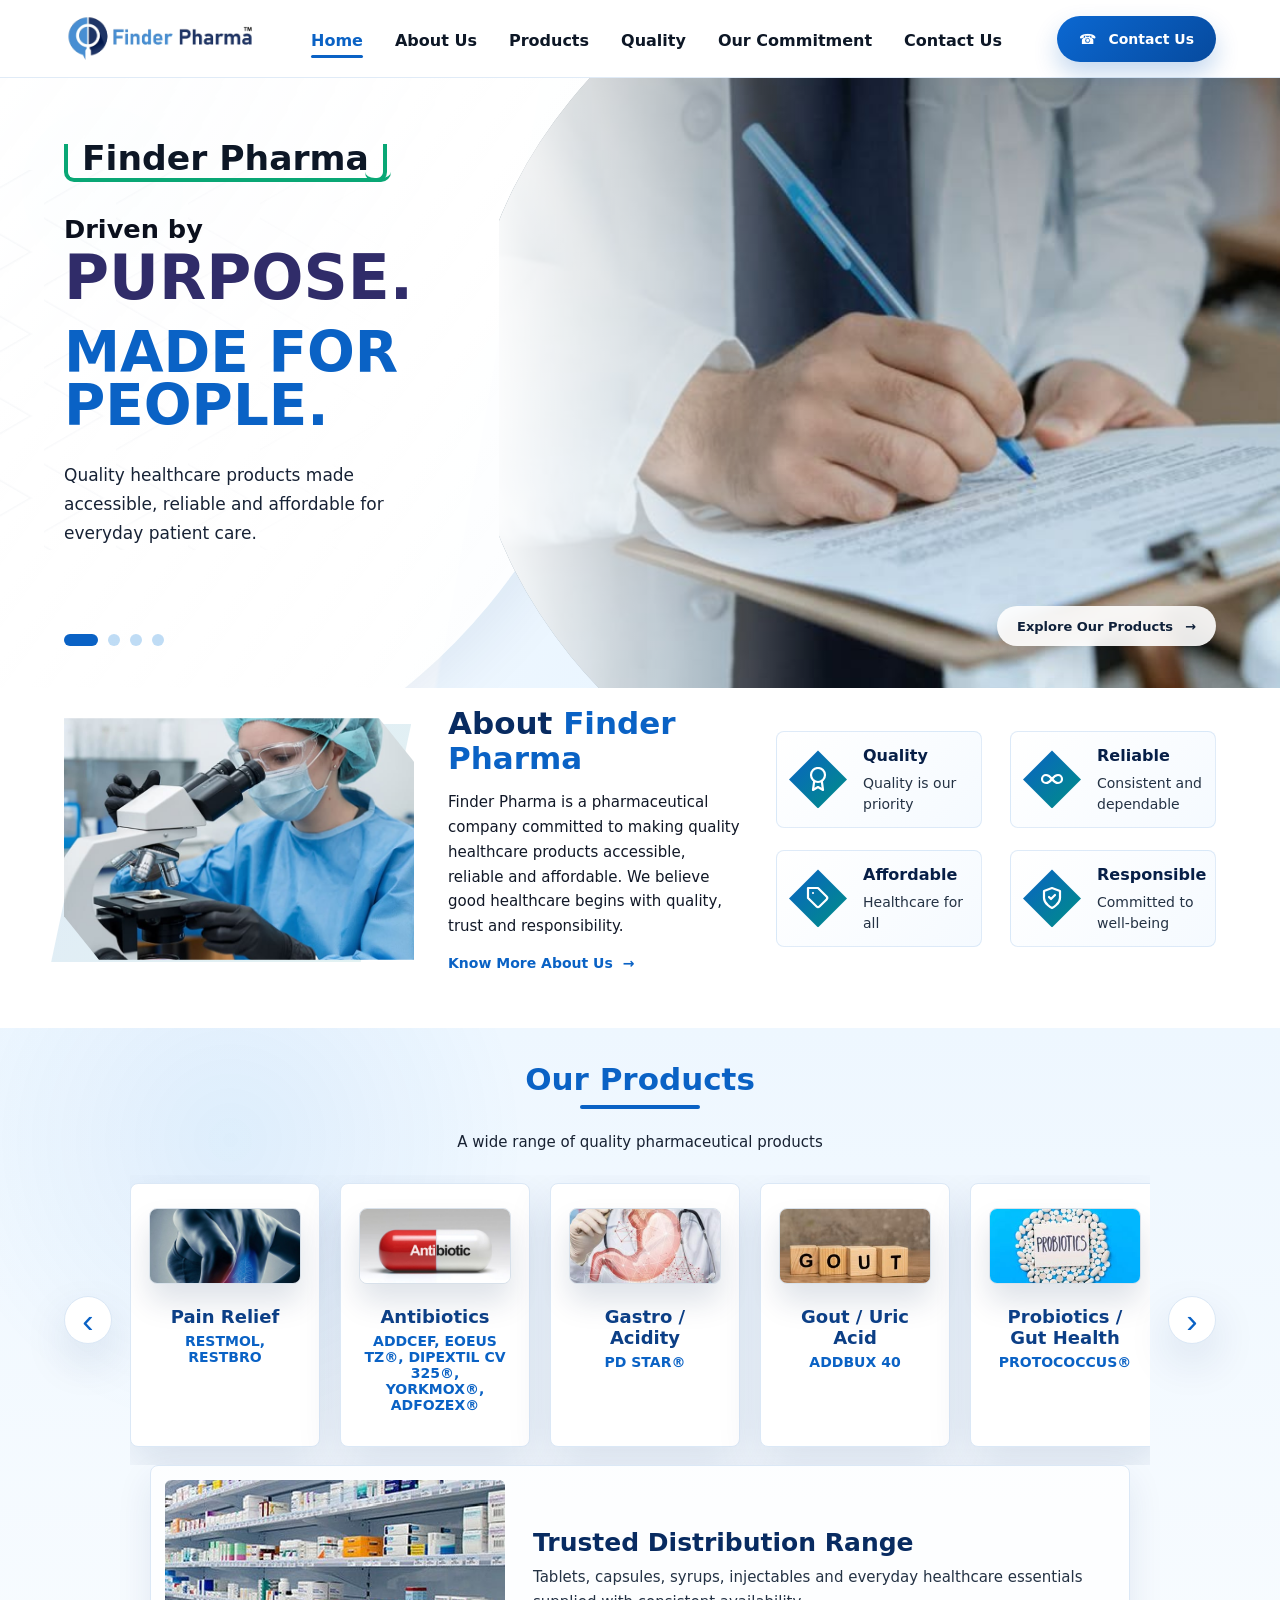
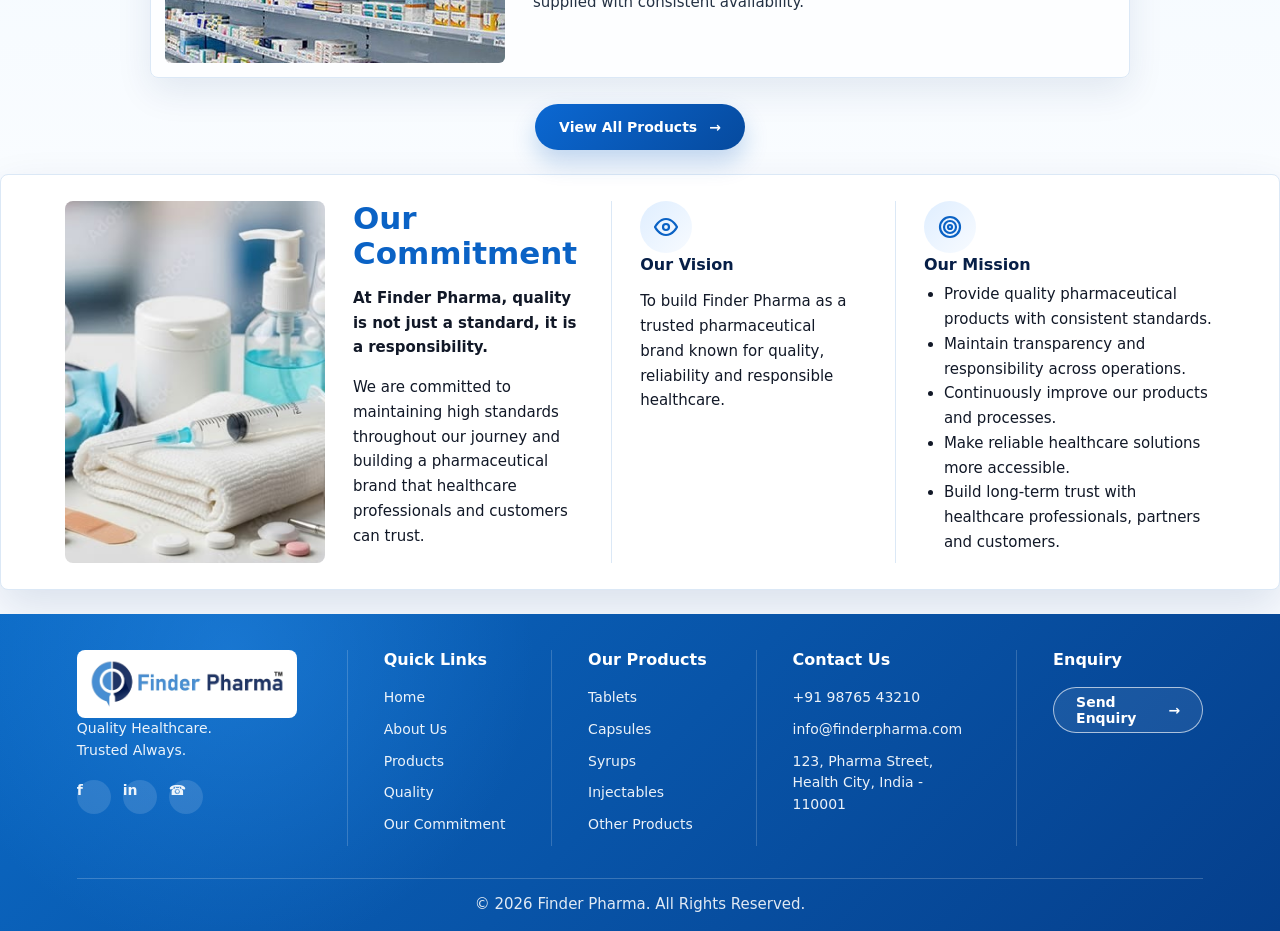
==== index.html @ 4693a1cc "Convert products page to a showcase website with brand blue theme" ====
<!doctype html>
<html lang="en">
  <head>
    <meta charset="UTF-8" />
    <meta name="viewport" content="width=device-width, initial-scale=1.0" />
    <title>Finder Pharma</title>
    <link rel="stylesheet" href="./styles.css" />
  </head>
  <body>
    <header class="site-header">
      <a class="brand" href="./index.html" aria-label="Finder Pharma home">
        <img src="./finder-pharma-logo.png" alt="Finder Pharma" />
      </a>

      <button class="menu-toggle" type="button" aria-expanded="false" aria-controls="site-nav">
        <span></span>
        <span></span>
        <span></span>
      </button>

      <nav id="site-nav" class="site-nav" aria-label="Primary navigation">
        <a class="active" href="./index.html">Home</a>
        <a href="./about.html">About Us</a>
        <a href="./products.html">Products</a>
        <a href="./quality.html">Quality</a>
        <a href="./commitment.html">Our Commitment</a>
        <a href="./contact.html">Contact Us</a>
      </nav>

      <a class="contact-pill" href="./contact.html">
        <span aria-hidden="true">&#9742;</span>
        Contact Us
      </a>
    </header>

    <main>
      <section id="home" class="hero" aria-label="Finder Pharma advertisements">
        <div class="hero-slide active">
          <div class="hero-copy">
            <p class="hero-badge">Finder Pharma</p>
            <h1><span>Driven by</span> purpose. <strong>Made for people.</strong></h1>
            <p>
              Quality healthcare products made accessible, reliable and affordable
              for everyday patient care.
            </p>
          </div>
          <div class="hero-media">
            <img src="./assets/hero-prescription.jpg" alt="Doctor writing on a medical prescription form" />
            <span class="hero-ring"></span>
          </div>
          <a class="primary-button" href="./products.html">
            Explore Our Products
            <span aria-hidden="true">&rarr;</span>
          </a>
        </div>

        <div class="hero-slide">
          <div class="hero-copy">
            <p class="hero-badge">Quality Check</p>
            <h1><span>Tested with</span> care. <strong>Built on trust.</strong></h1>
            <p>
              Every product begins with careful review, consistent standards and
              responsible quality control.
            </p>
          </div>
          <div class="hero-media">
            <img src="./assets/hero-research.jpg" alt="Healthcare scientist checking a sample through a microscope" />
            <span class="hero-ring"></span>
          </div>
          <a class="primary-button" href="./quality.html">
            View Quality
            <span aria-hidden="true">&rarr;</span>
          </a>
        </div>

        <div class="hero-slide">
          <div class="hero-copy">
            <p class="hero-badge">Patient First</p>
            <h1><span>Care that</span> comforts. <strong>Support that stays.</strong></h1>
            <p>
              We focus on reliable healthcare solutions that help doctors,
              caregivers and families feel supported.
            </p>
          </div>
          <div class="hero-media">
            <img src="./assets/hero-care.jpg" alt="Healthcare professional holding a patient hand with care" />
            <span class="hero-ring"></span>
          </div>
          <a class="primary-button" href="./commitment.html">
            Our Commitment
            <span aria-hidden="true">&rarr;</span>
          </a>
        </div>

        <div class="hero-slide">
          <div class="hero-copy">
            <p class="hero-badge">Responsible Healthcare</p>
            <h1><span>Made with</span> compassion. <strong>Delivered with care.</strong></h1>
            <p>
              Finder Pharma combines thoughtful formulation, dependable supply
              and a people-first healthcare promise.
            </p>
          </div>
          <div class="hero-media">
            <img src="./assets/hero-compassion.jpg" alt="Doctor holding a heart shape as a symbol of care" />
            <span class="hero-ring"></span>
          </div>
          <a class="primary-button" href="./about.html">
            About Us
            <span aria-hidden="true">&rarr;</span>
          </a>
        </div>

        <div class="hero-dots" aria-label="Hero slide controls">
          <button class="active" type="button" aria-label="Show purpose slide"></button>
          <button type="button" aria-label="Show quality slide"></button>
          <button type="button" aria-label="Show patient care slide"></button>
          <button type="button" aria-label="Show responsible healthcare slide"></button>
        </div>
      </section>

      <section id="about" class="about-section">
        <figure class="photo-panel about-photo">
          <img src="./assets/lab-microscope.jpg" alt="Healthcare professional checking samples with a microscope" />
        </figure>

        <div class="about-copy">
          <h2>About <span>Finder Pharma</span></h2>
          <p>
            Finder Pharma is a pharmaceutical company committed to making
            quality healthcare products accessible, reliable and affordable.
            We believe good healthcare begins with quality, trust and
            responsibility.
          </p>
          <a class="text-link" href="./quality.html">Know More About Us <span aria-hidden="true">&rarr;</span></a>
        </div>

        <div id="quality" class="value-grid">
          <article>
            <span class="icon">
              <svg viewBox="0 0 24 24" fill="none" stroke="currentColor" stroke-linecap="round" stroke-linejoin="round">
                <circle cx="12" cy="8" r="7"></circle>
                <polyline points="8.21 13.89 7 23 12 20 17 23 15.79 13.88"></polyline>
              </svg>
            </span>
            <h3>Quality</h3>
            <p>Quality is our priority</p>
          </article>
          <article>
            <span class="icon">
              <svg viewBox="0 0 24 24" fill="none" stroke="currentColor" stroke-linecap="round" stroke-linejoin="round">
                <path d="M12 12c-2-2.67-4-4-6-4a4 4 0 1 0 0 8c2 0 4-1.33 6-4zm0 0c2 2.67 4 4 6 4a4 4 0 1 0 0-8c-2 0-4 1.33-6 4z"></path>
              </svg>
            </span>
            <h3>Reliable</h3>
            <p>Consistent and dependable</p>
          </article>
          <article>
            <span class="icon">
              <svg viewBox="0 0 24 24" fill="none" stroke="currentColor" stroke-linecap="round" stroke-linejoin="round">
                <path d="M20.59 13.41l-7.17 7.17a2 2 0 0 1-2.83 0L2 12V2h10l8.59 8.59a2 2 0 0 1 0 2.82z"></path>
                <line x1="7" y1="7" x2="7.01" y2="7"></line>
              </svg>
            </span>
            <h3>Affordable</h3>
            <p>Healthcare for all</p>
          </article>
          <article>
            <span class="icon">
              <svg viewBox="0 0 24 24" fill="none" stroke="currentColor" stroke-linecap="round" stroke-linejoin="round">
                <path d="M12 22s8-4 8-10V5l-8-3-8 3v7c0 6 8 10 8 10z"></path>
                <polyline points="9 11 11 13 15 9"></polyline>
              </svg>
            </span>
            <h3>Responsible</h3>
            <p>Committed to well-being</p>
          </article>
        </div>
      </section>

      <section id="products" class="products-section">
        <div class="section-heading">
          <h2>Our Products</h2>
          <p>A wide range of quality pharmaceutical products</p>
        </div>

        <div class="carousel-shell">
          <button class="carousel-control prev" type="button" aria-label="Previous products">&lsaquo;</button>
          <div class="product-track" tabindex="0" aria-label="Product carousel">
            <article class="product-card" tabindex="0" role="button" data-category="Pain Relief" data-products="RESTMOL, RESTBRO" data-image="./assets/pain-relief-card.jpg">
              <img class="product-card-image" src="./assets/pain-relief-card.jpg" alt="Back pain relief illustration" />
              <h3>Pain Relief</h3>
              <p>RESTMOL, RESTBRO</p>
            </article>
            <article class="product-card" tabindex="0" role="button" data-category="Antibiotics" data-products="ADDCEF, EOEUS TZ®, DIPEXTIL CV 325®, YORKMOX®, ADFOZEX®" data-image="./assets/antibiotics-card.jpg">
              <img class="product-card-image" src="./assets/antibiotics-card.jpg" alt="Antibiotic capsule" />
              <h3>Antibiotics</h3>
              <p>ADDCEF, EOEUS TZ®, DIPEXTIL CV 325®, YORKMOX®, ADFOZEX®</p>
            </article>
            <article class="product-card" tabindex="0" role="button" data-category="Gastro / Acidity" data-products="PD STAR®" data-image="./assets/gastro-card.jpg">
              <img class="product-card-image" src="./assets/gastro-card.jpg" alt="Gastro care illustration" />
              <h3>Gastro / Acidity</h3>
              <p>PD STAR®</p>
            </article>
            <article class="product-card" tabindex="0" role="button" data-category="Gout / Uric Acid" data-products="ADDBUX 40" data-image="./assets/gout-card.jpg">
              <img class="product-card-image" src="./assets/gout-card.jpg" alt="Gout care product illustration" />
              <h3>Gout / Uric Acid</h3>
              <p>ADDBUX 40</p>
            </article>
            <article class="product-card" tabindex="0" role="button" data-category="Probiotics / Gut Health" data-products="PROTOCOCCUS®" data-image="./assets/probiotics-card.jpg">
              <img class="product-card-image" src="./assets/probiotics-card.jpg" alt="Probiotics and gut health illustration" />
              <h3>Probiotics / Gut Health</h3>
              <p>PROTOCOCCUS®</p>
            </article>
          </div>
          <button class="carousel-control next" type="button" aria-label="Next products">&rsaquo;</button>
        </div>

        <div class="product-showcase">
          <img src="./assets/pharmacy-display-racks.jpg" alt="Pharmacy shelves stocked with medicines" />
          <div>
            <h3>Trusted Distribution Range</h3>
            <p>
              Tablets, capsules, syrups, injectables and everyday healthcare
              essentials supplied with consistent availability.
            </p>
          </div>
        </div>

        <a class="primary-button compact" href="./contact.html">
          View All Products
          <span aria-hidden="true">&rarr;</span>
        </a>
      </section>

      <section id="commitment" class="commitment-section">
        <article class="commitment-main">
          <figure class="commitment-photo">
            <img src="./assets/medical-supplies.jpg" alt="Healthcare supplies, medicines and clinical essentials" />
          </figure>
          <div>
            <h2>Our Commitment</h2>
            <p><strong>At Finder Pharma, quality is not just a standard, it is a responsibility.</strong></p>
            <p>
              We are committed to maintaining high standards throughout our
              journey and building a pharmaceutical brand that healthcare
              professionals and customers can trust.
            </p>
          </div>
        </article>
        <article>
          <span class="icon">
            <svg viewBox="0 0 24 24" fill="none" stroke="currentColor" stroke-linecap="round" stroke-linejoin="round">
              <path d="M1 12s4-8 11-8 11 8 11 8-4 8-11 8-11-8-11-8z"></path>
              <circle cx="12" cy="12" r="3"></circle>
            </svg>
          </span>
          <h3>Our Vision</h3>
          <p>
            To build Finder Pharma as a trusted pharmaceutical brand known for
            quality, reliability and responsible healthcare.
          </p>
        </article>
        <article>
          <span class="icon">
            <svg viewBox="0 0 24 24" fill="none" stroke="currentColor" stroke-linecap="round" stroke-linejoin="round">
              <circle cx="12" cy="12" r="10"></circle>
              <circle cx="12" cy="12" r="6"></circle>
              <circle cx="12" cy="12" r="2"></circle>
            </svg>
          </span>
          <h3>Our Mission</h3>
          <ul>
            <li>Provide quality pharmaceutical products with consistent standards.</li>
            <li>Maintain transparency and responsibility across operations.</li>
            <li>Continuously improve our products and processes.</li>
            <li>Make reliable healthcare solutions more accessible.</li>
            <li>Build long-term trust with healthcare professionals, partners and customers.</li>
          </ul>
        </article>
      </section>
    </main>

    <div class="product-modal" aria-hidden="true">
      <div class="product-modal-panel" role="dialog" aria-modal="true" aria-labelledby="modal-title">
        <button class="modal-close" type="button" aria-label="Close product category">&times;</button>
        <img class="modal-image" alt="" />
        <p class="eyebrow">Selected Category</p>
        <h2 id="modal-title"></h2>
        <ul class="modal-products"></ul>
      </div>
    </div>

    <footer id="contact" class="site-footer">
      <div class="footer-grid">
        <div>
          <a class="brand footer-brand" href="./index.html" aria-label="Finder Pharma home">
            <img src="./finder-pharma-logo.png" alt="Finder Pharma" />
          </a>
          <p>Quality Healthcare.<br />Trusted Always.</p>
          <div class="socials" aria-label="Social links">
            <a href="#" aria-label="Facebook">f</a>
            <a href="#" aria-label="LinkedIn">in</a>
            <a href="#" aria-label="WhatsApp">&#9742;</a>
          </div>
        </div>
        <div>
          <h3>Quick Links</h3>
          <a href="./index.html">Home</a>
          <a href="./about.html">About Us</a>
          <a href="./products.html">Products</a>
          <a href="./quality.html">Quality</a>
          <a href="./commitment.html">Our Commitment</a>
        </div>
        <div>
          <h3>Our Products</h3>
          <a href="./products.html">Tablets</a>
          <a href="./products.html">Capsules</a>
          <a href="./products.html">Syrups</a>
          <a href="./products.html">Injectables</a>
          <a href="./products.html">Other Products</a>
        </div>
        <div>
          <h3>Contact Us</h3>
          <p>+91 98765 43210</p>
          <p>info@finderpharma.com</p>
          <p>123, Pharma Street,<br />Health City, India - 110001</p>
        </div>
        <div>
          <h3>Enquiry</h3>
          <a class="enquiry-button" href="mailto:info@finderpharma.com">
            Send Enquiry
            <span aria-hidden="true">&rarr;</span>
          </a>
        </div>
      </div>
      <p class="copyright">&copy; 2026 Finder Pharma. All Rights Reserved.</p>
    </footer>

    <script src="./script.js"></script>
  </body>
</html>
---- styles.css ----
:root {
  --blue-950: #082b61;
  --blue-900: #0c3f86;
  --blue-700: #0a62c5;
  --blue-600: #0876d7;
  --blue-100: #e8f4ff;
  --green: #79b835;
  --ink: #101828;
  --muted: #526070;
  --line: #dbe8f6;
  --surface: #ffffff;
  --shadow: 0 18px 45px rgba(8, 43, 97, 0.12);
}

* {
  box-sizing: border-box;
}

html {
  scroll-behavior: smooth;
}

body {
  margin: 0;
  color: var(--ink);
  font-size: 15px;
  font-family: Inter, ui-sans-serif, system-ui, -apple-system, BlinkMacSystemFont, "Segoe UI", sans-serif;
  background: #f8fbff;
}

a {
  color: inherit;
  text-decoration: none;
}

.site-header {
  position: sticky;
  top: 0;
  z-index: 20;
  display: grid;
  grid-template-columns: auto 1fr auto;
  align-items: center;
  gap: 28px;
  min-height: 78px;
  padding: 0 clamp(20px, 5vw, 76px);
  background: rgba(255, 255, 255, 0.94);
  border-bottom: 1px solid rgba(219, 232, 246, 0.85);
  backdrop-filter: blur(16px);
}

.brand {
  display: inline-flex;
  align-items: center;
  width: clamp(160px, 15vw, 205px);
}

.brand img {
  display: block;
  width: 100%;
  height: auto;
}

.site-nav {
  justify-self: center;
  display: flex;
  align-items: center;
  gap: clamp(18px, 2.5vw, 36px);
  font-size: 16px;
  font-weight: 700;
}

.site-nav a {
  position: relative;
  padding: 28px 0 24px;
  color: #0d1726;
}

.site-nav a::after {
  content: "";
  position: absolute;
  left: 0;
  right: 0;
  bottom: 16px;
  height: 3px;
  border-radius: 999px;
  background: transparent;
}

.site-nav a:hover,
.site-nav a.active {
  color: var(--blue-700);
}

.site-nav a.active::after {
  background: var(--blue-700);
}

.contact-pill,
.primary-button,
.enquiry-button {
  display: inline-flex;
  align-items: center;
  justify-content: center;
  gap: 12px;
  min-height: 46px;
  padding: 0 22px;
  color: #fff;
  font-size: 14px;
  font-weight: 800;
  background: linear-gradient(135deg, #0b68d2, #064a9e);
  border-radius: 999px;
  box-shadow: 0 12px 24px rgba(8, 92, 190, 0.24);
}

.menu-toggle {
  display: none;
}

.hero {
  position: relative;
  min-height: 610px;
  overflow: hidden;
  background:
    linear-gradient(135deg, transparent 0 82%, #008f86 82.1% 89%, #064a9e 89.2% 100%),
    radial-gradient(circle at 8% 18%, rgba(8, 118, 215, 0.08) 0 80px, transparent 82px),
    linear-gradient(100deg, #ffffff 0%, #f7fbff 39%, #eef7ff 39.3%, #dbefff 100%);
}

.hero-slide {
  position: absolute;
  inset: 0;
  display: grid;
  grid-template-columns: minmax(380px, 0.78fr) minmax(520px, 1.22fr);
  opacity: 0;
  visibility: hidden;
  transition: opacity 1200ms ease, visibility 1200ms ease;
}

.hero-slide.active {
  opacity: 1;
  visibility: visible;
}

.hero::before {
  content: "";
  position: absolute;
  left: -84px;
  top: -150px;
  width: 55vw;
  min-width: 620px;
  height: 860px;
  background:
    linear-gradient(120deg, rgba(255, 255, 255, 0.96), rgba(255, 255, 255, 0.86)),
    radial-gradient(circle at 30% 25%, rgba(10, 98, 197, 0.09), transparent 34%);
  border-radius: 0 0 58% 0;
  box-shadow: 24px 0 60px rgba(8, 43, 97, 0.07);
  transform: skewX(-9deg);
}

.hero::after {
  content: "";
  position: absolute;
  left: -28px;
  top: 92px;
  width: 44vw;
  min-width: 480px;
  height: 380px;
  opacity: 0.34;
  background-image:
    linear-gradient(30deg, transparent 28px, rgba(8, 43, 97, 0.1) 29px, transparent 31px),
    linear-gradient(150deg, transparent 28px, rgba(8, 43, 97, 0.1) 29px, transparent 31px);
  background-size: 72px 82px;
  mask-image: linear-gradient(90deg, #000, transparent 82%);
}

.hero-copy {
  position: relative;
  z-index: 2;
  align-self: center;
  max-width: 620px;
  padding: 54px clamp(24px, 5vw, 74px) 126px;
  opacity: 0;
  transform: translateY(18px);
  transition: opacity 900ms ease 160ms, transform 900ms ease 160ms;
}

.hero-slide.active .hero-copy {
  opacity: 1;
  transform: translateY(0);
}

.hero-badge {
  position: relative;
  display: inline-flex;
  align-items: center;
  min-height: 52px;
  margin: 0 0 30px;
  padding: 0 18px;
  color: #0d1726;
  font-size: clamp(24px, 2.7vw, 42px);
  font-weight: 700;
  line-height: 1;
}

.hero-badge::before,
.hero-badge::after {
  content: "";
  position: absolute;
  inset: auto auto 2px 0;
  width: 100%;
  height: 34px;
  border-bottom: 4px solid #09a775;
  border-left: 4px solid #09a775;
  border-radius: 0 0 10px 10px;
}

.hero-badge::after {
  inset: auto 0 2px auto;
  width: 18px;
  border-left: 0;
  border-right: 4px solid #09a775;
}

.eyebrow {
  margin: 0 0 16px;
  color: var(--blue-700);
  font-size: 13px;
  font-weight: 900;
  text-transform: uppercase;
}

.hero h1 {
  margin: 0;
  max-width: 600px;
  color: #302c69;
  font-size: clamp(40px, 4.8vw, 76px);
  line-height: 1.06;
  letter-spacing: 0;
  text-transform: uppercase;
}

.hero h1 span,
.hero h1 strong {
  display: block;
}

.hero h1 span {
  color: #0b101d;
  font-size: clamp(20px, 2vw, 30px);
  font-weight: 800;
  line-height: 1.2;
  text-transform: none;
}

.hero h1 strong {
  margin-top: 16px;
  color: var(--blue-700);
  font-size: clamp(38px, 4.4vw, 70px);
  line-height: 0.95;
}

.hero-copy > p:not(.hero-badge) {
  max-width: 455px;
  margin: 28px 0 30px;
  color: #172235;
  font-size: 17px;
  line-height: 1.7;
}

.hero-slide > .primary-button {
  position: absolute;
  right: clamp(28px, 5vw, 84px);
  bottom: 42px;
  z-index: 7;
  display: flex;
  width: max-content;
  min-height: 40px;
  padding: 0 20px;
  color: #10213a;
  font-size: 13px;
  background: rgba(255, 255, 255, 0.9);
  box-shadow: 0 14px 34px rgba(8, 22, 44, 0.18);
  backdrop-filter: blur(10px);
}

.hero-media {
  position: relative;
  z-index: 1;
  min-height: 610px;
  overflow: hidden;
  clip-path: ellipse(78% 80% at 74% 48%);
}

.hero-media::before {
  content: "";
  position: absolute;
  z-index: 2;
  inset: 0 auto 0 0;
  width: 42%;
  background: linear-gradient(90deg, rgba(255, 255, 255, 0.94), rgba(255, 255, 255, 0));
}

.hero-media img {
  display: block;
  width: 100%;
  height: 100%;
  min-height: 610px;
  object-fit: cover;
  object-position: center;
  filter: saturate(1.04);
  transform: scale(1.04);
  transition: transform 2200ms ease, opacity 1200ms ease;
}

.hero-slide.active .hero-media img {
  transform: scale(1);
}

.hero-slide:first-child .hero-media img {
  object-position: center right;
}

.hero-slide:nth-child(2) .hero-media img {
  object-position: center;
}

.hero-slide:nth-child(3) .hero-media img {
  object-position: center;
}

.hero-slide:nth-child(4) .hero-media img {
  object-position: center 42%;
}

.hero-ring {
  position: absolute;
  z-index: 3;
  inset: -70px auto -100px -46px;
  width: 54%;
  min-width: 360px;
  border-left: 3px solid rgba(0, 143, 134, 0.72);
  border-radius: 58% 0 0 58%;
  pointer-events: none;
}

.hero-dots {
  position: absolute;
  z-index: 6;
  left: clamp(24px, 5vw, 74px);
  bottom: 42px;
  display: flex;
  gap: 10px;
}

.hero-dots button {
  width: 12px;
  height: 12px;
  padding: 0;
  background: rgba(8, 118, 215, 0.26);
  border: 0;
  border-radius: 999px;
  cursor: pointer;
  transition: width 200ms ease, background 200ms ease;
}

.hero-dots button.active {
  width: 34px;
  background: var(--blue-700);
}

.hero-highlights {
  position: relative;
  z-index: 4;
  display: grid;
  grid-template-columns: repeat(4, minmax(150px, 1fr));
  gap: clamp(18px, 4vw, 54px);
  width: min(78vw, 1120px);
  margin: -46px auto 0;
  padding: 32px clamp(22px, 4vw, 56px);
  background: #fff;
  border: 1px solid rgba(219, 232, 246, 0.9);
  border-radius: 8px;
  box-shadow: 0 22px 55px rgba(8, 43, 97, 0.14);
}

.hero-highlights article {
  display: grid;
  justify-items: center;
  gap: 14px;
  min-width: 0;
  text-align: center;
}

.hero-highlights img {
  width: min(100%, 168px);
  aspect-ratio: 1 / 1;
  object-fit: cover;
  background: #f8fbff;
  border: 1px solid #e4eef8;
  border-radius: 28% 72% 30% 70% / 70% 32% 68% 30%;
}

.hero-highlights article:first-child img {
  object-fit: contain;
  padding: 24px;
}

.hero-highlights h2 {
  margin: 0;
  color: var(--blue-950);
  font-size: 15px;
  line-height: 1.25;
}

.page-main {
  background: #fff;
}

.page-hero {
  padding: 78px clamp(20px, 5vw, 76px) 54px;
  color: #fff;
  background:
    linear-gradient(110deg, rgba(5, 63, 140, 0.95), rgba(8, 118, 215, 0.76)),
    url("./assets/pharmacy-shelves.jpg") center / cover no-repeat;
}

.page-hero h1 {
  max-width: 760px;
  margin: 0;
  font-size: clamp(34px, 4vw, 52px);
  line-height: 1.08;
}

.page-hero p {
  max-width: 670px;
  margin: 18px 0 0;
  font-size: 17px;
  line-height: 1.7;
}

.simple-section {
  padding: 56px clamp(20px, 5vw, 76px);
}

.simple-grid {
  display: grid;
  grid-template-columns: repeat(3, minmax(220px, 1fr));
  gap: 24px;
  max-width: 1180px;
  margin: 0 auto;
}

.simple-grid article,
.contact-panel {
  padding: 26px;
  background: #fff;
  border: 1px solid var(--line);
  border-radius: 8px;
  box-shadow: var(--shadow);
}

.simple-grid h2,
.contact-panel h2 {
  margin: 14px 0 10px;
  color: var(--blue-950);
  font-size: 21px;
}

.simple-grid p,
.contact-panel p,
.content-list {
  margin: 0;
  color: #243244;
  font-size: 15px;
  line-height: 1.65;
}

.content-list {
  padding-left: 20px;
}

.content-list li + li {
  margin-top: 8px;
}

.contact-layout {
  display: grid;
  grid-template-columns: minmax(260px, 0.8fr) minmax(320px, 1.2fr);
  gap: 28px;
  max-width: 1080px;
  margin: 0 auto;
}

.contact-list {
  display: grid;
  gap: 18px;
}

.contact-form {
  display: grid;
  gap: 14px;
}

.contact-form input,
.contact-form textarea {
  width: 100%;
  padding: 13px 14px;
  color: var(--ink);
  font: inherit;
  background: #f8fbff;
  border: 1px solid var(--line);
  border-radius: 8px;
}

.contact-form textarea {
  min-height: 138px;
  resize: vertical;
}

.about-section,
.products-section,
.commitment-section {
  padding-inline: clamp(20px, 5vw, 76px);
}

.about-section {
  position: relative;
  z-index: 3;
  display: grid;
  grid-template-columns: minmax(240px, 350px) minmax(280px, 1fr) minmax(300px, 440px);
  gap: 34px;
  align-items: center;
  padding-top: 18px;
  padding-bottom: 56px;
  background: #fff;
}

.about-section::before {
  content: "";
  position: absolute;
  left: clamp(18px, 4vw, 58px);
  top: 36px;
  width: min(31vw, 360px);
  height: 70%;
  background: linear-gradient(135deg, rgba(10, 98, 197, 0.13), rgba(0, 143, 134, 0.11));
  clip-path: polygon(14% 0, 100% 0, 86% 100%, 0 100%);
  z-index: 0;
}

.about-section > * {
  position: relative;
  z-index: 1;
}

.photo-panel {
  margin: 0;
  overflow: hidden;
  border-radius: 8px;
  box-shadow: var(--shadow);
}

.photo-panel img,
.product-showcase img,
.commitment-photo img {
  display: block;
  width: 100%;
  height: 100%;
  object-fit: cover;
}

.about-photo {
  position: relative;
  aspect-ratio: 1.45 / 1;
  border-radius: 0;
  clip-path: polygon(0 0, 90% 0, 100% 18%, 100% 100%, 10% 100%, 0 82%);
  box-shadow: 0 24px 52px rgba(8, 43, 97, 0.18);
}

.about-photo img {
  object-position: center 38%;
}

.product-showcase {
  display: grid;
  grid-template-columns: minmax(180px, 340px) minmax(260px, 1fr);
  align-items: center;
  gap: 28px;
  max-width: 980px;
  margin: 0 auto 24px;
  padding: 14px;
  text-align: left;
  background: rgba(255, 255, 255, 0.78);
  border: 1px solid var(--line);
  border-radius: 8px;
  box-shadow: 0 14px 36px rgba(8, 43, 97, 0.09);
}

.product-showcase img {
  aspect-ratio: 1.85 / 1;
  border-radius: 6px;
}

.product-showcase h3 {
  margin: 0 0 8px;
  color: var(--blue-950);
  font-size: clamp(20px, 2.1vw, 25px);
}

.product-showcase p {
  max-width: 560px;
  margin: 0;
  color: #243244;
  font-size: 15px;
  line-height: 1.65;
}

.commitment-photo {
  align-self: stretch;
  min-height: 210px;
  margin: 0;
  overflow: hidden;
  border-radius: 8px;
}

.commitment-photo img {
  object-position: center;
}

.building-logo {
  height: auto;
}

.window-row {
  position: absolute;
  left: 20px;
  right: 110px;
  height: 18px;
  background: repeating-linear-gradient(90deg, #74a8ca 0 38px, transparent 38px 46px);
}

.row-one {
  top: 42px;
}

.row-two {
  top: 72px;
}

.entrance {
  position: absolute;
  left: 110px;
  bottom: 0;
  width: 44px;
  height: 50px;
  background: #4a718b;
}

.lawn {
  position: absolute;
  left: 0;
  right: 0;
  bottom: 0;
  height: 34px;
  background: linear-gradient(90deg, #6aaa43, #98c764);
}

.about-copy h2,
.section-heading h2,
.commitment-section h2 {
  margin: 0 0 14px;
  color: var(--blue-950);
  font-size: clamp(25px, 2.5vw, 31px);
  line-height: 1.12;
}

.about-copy h2 span,
.commitment-section h2,
.section-heading h2 {
  color: var(--blue-700);
}

.about-copy p,
.commitment-section p,
.commitment-section li {
  color: #111827;
  font-size: 15px;
  line-height: 1.65;
}

.text-link {
  display: inline-flex;
  gap: 10px;
  color: var(--blue-700);
  font-size: 14px;
  font-weight: 900;
}

.value-grid {
  display: grid;
  grid-template-columns: repeat(2, minmax(130px, 1fr));
  gap: 22px 28px;
}

.value-grid article,
.commitment-section article {
  min-width: 0;
}

.icon,
.large-icon {
  display: inline-grid;
  place-items: center;
  flex: 0 0 auto;
  width: 52px;
  height: 52px;
  color: var(--blue-700);
  font-size: 23px;
  font-weight: 900;
  background: linear-gradient(135deg, #dfeeff, #f8fbff);
  border-radius: 999px;
}

.icon svg,
.large-icon svg {
  width: 24px;
  height: 24px;
  stroke-width: 2.2px;
  display: block;
}

.value-grid article {
  display: grid;
  grid-template-columns: auto 1fr;
  column-gap: 16px;
  align-items: center;
  padding: 12px;
  background: linear-gradient(135deg, #ffffff, #f5faff);
  border: 1px solid rgba(10, 98, 197, 0.12);
  border-radius: 8px;
}

.value-grid .icon {
  grid-row: span 2;
  width: 58px;
  height: 58px;
  color: #fff;
  background: linear-gradient(135deg, var(--blue-700), #008f86);
  border-radius: 18px;
  clip-path: polygon(50% 0, 100% 50%, 50% 100%, 0 50%);
  box-shadow: 0 16px 28px rgba(10, 98, 197, 0.2);
  line-height: 1;
}

.value-grid h3,
.commitment-section h3 {
  margin: 2px 0 8px;
  color: #071f47;
  font-size: 16px;
}

.value-grid p {
  margin: 0;
  color: #243244;
  font-size: 14px;
  line-height: 1.5;
}

.products-section {
  padding-top: 34px;
  padding-bottom: 24px;
  text-align: center;
  background:
    radial-gradient(circle at 18% 15%, rgba(8, 118, 215, 0.08), transparent 24%),
    linear-gradient(180deg, #eef7ff, #f9fcff);
}

.section-heading h2 {
  position: relative;
  display: inline-block;
}

.section-heading h2::after {
  content: "";
  position: absolute;
  left: 24%;
  right: 24%;
  bottom: -12px;
  height: 4px;
  border-radius: 999px;
  background: var(--blue-700);
}

.section-heading p {
  margin: 22px 0 24px;
  color: #182233;
  font-size: 15px;
}

.carousel-shell {
  display: grid;
  grid-template-columns: 48px 1fr 48px;
  align-items: center;
  gap: 18px;
  max-width: 1280px;
  margin: 0 auto;
}

.product-track {
  display: grid;
  grid-auto-flow: column;
  grid-auto-columns: minmax(190px, 1fr);
  gap: 20px;
  overflow-x: auto;
  padding: 8px 2px 18px;
  scrollbar-width: none;
  scroll-snap-type: x mandatory;
}

.product-track::-webkit-scrollbar {
  display: none;
}

.product-card {
  min-height: 264px;
  padding: 24px 18px 20px;
  background: #fff;
  border: 1px solid var(--line);
  border-radius: 8px;
  box-shadow: var(--shadow);
  scroll-snap-align: start;
  cursor: pointer;
  transition: transform 180ms ease, box-shadow 180ms ease, border-color 180ms ease;
}

.product-card:hover,
.product-card:focus {
  border-color: rgba(10, 98, 197, 0.5);
  box-shadow: 0 22px 48px rgba(8, 43, 97, 0.16);
  outline: none;
  transform: translateY(-4px);
}

.product-card h3 {
  margin: 22px 0 6px;
  color: var(--blue-900);
  font-size: 18px;
}

.product-card p {
  margin: 0;
  color: var(--blue-700);
  font-size: 14px;
  font-weight: 700;
}

.product-card-image {
  display: block;
  width: min(100%, 188px);
  aspect-ratio: 2 / 1;
  margin: 0 auto;
  object-fit: cover;
  object-position: center;
  background: #f5f7fa;
  border: 1px solid #d8e1ea;
  border-radius: 8px;
  box-shadow: 0 18px 30px rgba(10, 38, 84, 0.13);
}

.medicine-box {
  position: relative;
  display: grid;
  align-content: center;
  justify-items: start;
  width: 168px;
  height: 96px;
  margin: 0 auto;
  padding: 16px 18px;
  color: #1c2636;
  text-align: left;
  background: linear-gradient(160deg, #fff, #edf3f8);
  border: 1px solid #d8e1ea;
  box-shadow: 18px 20px 18px rgba(10, 38, 84, 0.1);
  transform: perspective(360px) rotateY(-15deg);
}

.medicine-box::before {
  content: "";
  position: absolute;
  inset: 0 0 auto;
  height: 16px;
  background: var(--accent);
}

.medicine-box::after {
  content: "";
  position: absolute;
  right: -22px;
  top: 11px;
  width: 22px;
  height: 96px;
  background: color-mix(in srgb, var(--accent), #101828 18%);
  transform: skewY(42deg);
  transform-origin: left top;
}

.medicine-box span {
  max-width: 125px;
  font-size: 12px;
}

.medicine-box strong {
  max-width: 125px;
  color: var(--blue-950);
  font-size: 18px;
}

.red {
  --accent: #d6403a;
}

.green {
  --accent: #6aa646;
}

.navy {
  --accent: #114a8f;
}

.crimson {
  --accent: #c62127;
}

.pink {
  --accent: #e168b0;
}

.carousel-control {
  width: 48px;
  height: 48px;
  color: var(--blue-700);
  font-size: 34px;
  line-height: 1;
  background: #fff;
  border: 1px solid var(--line);
  border-radius: 999px;
  box-shadow: var(--shadow);
  cursor: pointer;
}

.compact {
  min-width: 210px;
  margin-top: 2px;
}

.product-modal {
  position: fixed;
  inset: 0;
  z-index: 50;
  display: none;
  place-items: center;
  padding: 24px;
  background: rgba(8, 22, 44, 0.52);
}

.product-modal.open {
  display: grid;
}

.product-modal-panel {
  position: relative;
  width: min(92vw, 520px);
  padding: 34px;
  background: #fff;
  border: 1px solid var(--line);
  border-radius: 8px;
  box-shadow: 0 28px 80px rgba(8, 22, 44, 0.28);
}

.product-modal-panel h2 {
  margin: 0 0 18px;
  color: var(--blue-950);
  font-size: clamp(26px, 3vw, 34px);
}

.modal-image {
  display: none;
  width: 100%;
  max-height: 240px;
  margin-bottom: 20px;
  object-fit: contain;
  background: #f8fbff;
  border: 1px solid var(--line);
  border-radius: 8px;
}

.modal-image[src] {
  display: block;
}

.modal-close {
  position: absolute;
  top: 14px;
  right: 14px;
  display: grid;
  place-items: center;
  width: 38px;
  height: 38px;
  color: var(--blue-900);
  font-size: 28px;
  line-height: 1;
  background: #eef7ff;
  border: 1px solid var(--line);
  border-radius: 999px;
  cursor: pointer;
}

.modal-products {
  display: grid;
  gap: 10px;
  margin: 0;
  padding: 0;
  list-style: none;
}

.modal-products li {
  padding: 12px 14px;
  color: #182233;
  font-weight: 800;
  background: #f8fbff;
  border: 1px solid var(--line);
  border-radius: 8px;
}

.commitment-section {
  display: grid;
  grid-template-columns: 1.6fr 0.78fr 1fr;
  gap: 34px;
  max-width: 1280px;
  margin: 0 auto 24px;
  padding-top: 26px;
  padding-bottom: 26px;
  background: #fff;
  border: 1px solid var(--line);
  border-radius: 8px;
  box-shadow: var(--shadow);
}

.commitment-main {
  display: grid;
  grid-template-columns: auto 1fr;
  gap: 28px;
}

.large-icon {
  width: 64px;
  height: 64px;
  font-size: 32px;
}

.commitment-section article + article {
  border-left: 1px solid var(--line);
  padding-left: 28px;
}

.commitment-section ul {
  margin: 0;
  padding-left: 20px;
}

.site-footer {
  color: #fff;
  background:
    radial-gradient(circle at 18% 12%, rgba(55, 161, 255, 0.32), transparent 28%),
    linear-gradient(135deg, #0b69c4, #053f8c);
  padding: 36px clamp(20px, 6vw, 84px) 18px;
}

.footer-grid {
  display: grid;
  grid-template-columns: 1.25fr 0.9fr 0.9fr 1.2fr 1fr;
  gap: 36px;
  max-width: 1280px;
  margin: 0 auto 32px;
}

.footer-grid > div {
  min-width: 0;
}

.footer-grid > div + div {
  border-left: 1px solid rgba(255, 255, 255, 0.18);
  padding-left: 36px;
}

.footer-brand {
  width: 220px;
  padding: 7px 10px;
  background: #fff;
  border-radius: 8px;
}

.footer-grid h3 {
  margin: 0 0 18px;
  font-size: 16px;
}

.footer-grid a:not(.brand):not(.enquiry-button),
.footer-grid p {
  display: block;
  margin: 0 0 10px;
  color: rgba(255, 255, 255, 0.92);
  font-size: 14px;
  line-height: 1.55;
}

.socials {
  display: flex;
  gap: 12px;
  margin-top: 18px;
}

.socials a {
  display: grid;
  place-items: center;
  width: 34px;
  height: 34px;
  background: rgba(255, 255, 255, 0.13);
  border-radius: 999px;
  font-weight: 800;
}

.enquiry-button {
  width: 100%;
  max-width: 230px;
  border: 1px solid rgba(255, 255, 255, 0.64);
  background: rgba(255, 255, 255, 0.08);
  box-shadow: none;
}

.copyright {
  max-width: 1280px;
  margin: 0 auto;
  padding-top: 16px;
  color: rgba(255, 255, 255, 0.88);
  text-align: center;
  border-top: 1px solid rgba(255, 255, 255, 0.2);
}

@media (max-width: 1060px) {
  .site-header {
    grid-template-columns: auto auto auto;
    justify-content: space-between;
  }

  .site-nav {
    position: absolute;
    left: 20px;
    right: 20px;
    top: 72px;
    display: none;
    padding: 18px;
    background: #fff;
    border: 1px solid var(--line);
    border-radius: 8px;
    box-shadow: var(--shadow);
  }

  .site-nav.open {
    display: grid;
    gap: 4px;
  }

  .site-nav a {
    padding: 12px 4px;
  }

  .site-nav a::after {
    bottom: 4px;
  }

  .menu-toggle {
    display: grid;
    gap: 5px;
    width: 46px;
    height: 46px;
    padding: 12px;
    background: #fff;
    border: 1px solid var(--line);
    border-radius: 999px;
  }

  .menu-toggle span {
    display: block;
    height: 2px;
    background: var(--blue-900);
  }

  .contact-pill {
    display: none;
  }

  .hero-slide,
  .about-section,
  .commitment-section,
  .footer-grid,
  .simple-grid,
  .contact-layout {
    grid-template-columns: 1fr;
  }

  .hero {
    min-height: 820px;
    background:
      linear-gradient(135deg, transparent 0 86%, #008f86 86.1% 92%, #064a9e 92.2% 100%),
      linear-gradient(180deg, #ffffff 0%, #f7fbff 54%, #dbefff 100%);
  }

  .hero::before {
    width: 120vw;
    min-width: 0;
    height: 610px;
  }

  .hero::after {
    width: 100vw;
    min-width: 0;
  }

  .hero-copy {
    padding-bottom: 28px;
  }

  .hero-slide > .primary-button {
    right: 24px;
    bottom: 32px;
  }

  .hero-media {
    min-height: 390px;
    clip-path: ellipse(92% 78% at 58% 46%);
    background-position: center right;
  }

  .hero-media img {
    min-height: 390px;
  }

  .hero-highlights {
    grid-template-columns: repeat(2, minmax(140px, 1fr));
    width: min(92vw, 680px);
    margin-top: -28px;
  }

  .commitment-section article + article,
  .footer-grid > div + div {
    border-left: 0;
    padding-left: 0;
  }
}

@media (max-width: 680px) {
  .site-header {
    min-height: 76px;
    padding-inline: 16px;
  }

  .brand {
    width: 168px;
  }

  .hero,
  .hero-slide {
    grid-template-columns: 1fr;
  }

  .hero {
    min-height: 805px;
  }

  .hero::before {
    left: -54px;
    top: -92px;
    transform: skewX(-5deg);
  }

  .hero h1 {
    font-size: 38px;
  }

  .hero h1 strong {
    font-size: 36px;
  }

  .hero-badge {
    margin-bottom: 22px;
    font-size: 24px;
  }

  .hero-media {
    min-height: 310px;
    clip-path: ellipse(104% 82% at 58% 46%);
  }

  .hero-media img {
    min-height: 310px;
  }

  .hero-slide > .primary-button {
    right: 18px;
    bottom: 28px;
    max-width: calc(100vw - 130px);
    min-height: 38px;
    padding: 0 16px;
    font-size: 12px;
  }

  .hero-ring {
    inset: -50px auto -74px -30px;
    width: 68%;
    min-width: 220px;
  }

  .hero-highlights {
    grid-template-columns: 1fr 1fr;
    gap: 18px;
    padding: 22px 16px;
  }

  .hero-highlights img {
    width: min(100%, 126px);
  }

  .hero-highlights h2 {
    font-size: 13px;
  }

  .value-grid,
  .commitment-main,
  .product-showcase {
    grid-template-columns: 1fr;
  }

  .carousel-shell {
    grid-template-columns: 1fr;
  }

  .carousel-control {
    display: none;
  }

  .product-track {
    grid-auto-columns: minmax(228px, 78vw);
  }

  .footer-grid {
    gap: 24px;
  }
}

/* Store Custom Colors & Theme */
:root {
  --store-blue: #0c3f86;
  --store-blue-hover: #053f8c;
  --store-accent: #0a62c5;
  --store-light: #e8f4ff;
  --store-border: #cbdff2;
  --store-yellow: #f59e0b;
  --store-orange: #ea580c;
  --store-card-shadow: 0 4px 16px rgba(8, 43, 97, 0.04);
  --store-hover-shadow: 0 12px 30px rgba(8, 43, 97, 0.1);
}

/* Store Header styling */
.store-header {
  display: flex;
  flex-direction: column;
  align-items: stretch;
  background: #fff;
  border-bottom: 1px solid #e2edf6;
  padding: 14px clamp(20px, 5vw, 76px) 10px;
  min-height: auto;
  gap: 12px;
}

.store-header .header-main-row {
  display: flex;
  justify-content: space-between;
  align-items: center;
  gap: 24px;
  width: 100%;
  max-width: 1280px;
  margin: 0 auto;
}

.store-header .brand {
  flex-shrink: 0;
}

/* Row 1: Header Navigation */
.store-header .site-nav {
  display: flex;
  justify-content: center;
  align-items: center;
  gap: clamp(18px, 2.5vw, 36px);
}

.store-header .site-nav a {
  padding: 8px 0;
  font-size: 15px;
  font-weight: 700;
}

.store-header .site-nav a::after {
  bottom: 0;
}

/* Row 2: Centered Search Bar */
.store-header .desktop-search {
  align-self: center;
  margin: 4px auto 0;
}

/* Search Bar (shared styling) */
.search-bar {
  display: flex;
  align-items: center;
  background: #f8fbff;
  border: 1px solid #cbe0f2;
  border-radius: 999px;
  padding: 3px;
  height: 48px;
  width: 100%;
  max-width: 540px;
  transition: border-color 0.2s, box-shadow 0.2s;
}

.search-bar:focus-within {
  border-color: var(--store-accent);
  box-shadow: 0 0 0 3px rgba(10, 98, 197, 0.12);
  background: #fff;
}

.search-bar input {
  flex: 1;
  border: none;
  background: transparent;
  outline: none;
  padding: 0 16px;
  font-size: 14px;
  color: var(--ink);
}

.category-select-wrapper {
  position: relative;
  display: flex;
  align-items: center;
  border-left: 1px solid #dbe8f6;
  padding-inline: 12px 28px;
}

.category-select {
  border: none;
  background: transparent;
  outline: none;
  font-size: 13px;
  font-weight: 600;
  color: var(--muted);
  cursor: pointer;
  appearance: none;
}

.category-select-wrapper::after {
  content: "";
  position: absolute;
  right: 14px;
  top: 50%;
  transform: translateY(-50%);
  width: 0;
  height: 0;
  border-left: 4px solid transparent;
  border-right: 4px solid transparent;
  border-top: 5px solid var(--muted);
  pointer-events: none;
}

.search-button {
  width: 40px;
  height: 40px;
  border-radius: 50%;
  background: var(--store-blue);
  color: #fff;
  border: none;
  display: grid;
  place-items: center;
  cursor: pointer;
  transition: background 0.2s, transform 0.1s;
}

.search-button:hover {
  background: var(--store-blue-hover);
}

.search-button:active {
  transform: scale(0.96);
}

/* Header Actions */
.header-actions {
  display: flex;
  align-items: center;
  gap: 16px;
  flex-shrink: 0;
}

.cart-pill,
.account-pill {
  display: flex;
  align-items: center;
  gap: 8px;
  padding: 8px 16px;
  color: var(--ink);
  font-size: 14px;
  font-weight: 700;
  background: #f8fbff;
  border: 1px solid #dbe8f6;
  border-radius: 999px;
  cursor: pointer;
  transition: all 0.2s;
}

.cart-pill:hover,
.account-pill:hover {
  background: #fff;
  border-color: var(--store-accent);
  color: var(--store-blue);
}

.cart-icon-wrapper {
  position: relative;
  display: flex;
  align-items: center;
}

.cart-count {
  position: absolute;
  top: -8px;
  right: -8px;
  min-width: 18px;
  height: 18px;
  padding: 0 4px;
  background: var(--store-blue);
  color: #fff;
  font-size: 10px;
  font-weight: 800;
  border-radius: 999px;
  display: grid;
  place-items: center;
  border: 2px solid #fff;
}

.dropdown-caret {
  font-size: 10px;
  color: var(--muted);
}

/* Mobile and Tablet Header Responsiveness */
@media (max-width: 1060px) {
  .store-header {
    display: block;
    padding: 12px 16px;
  }
  
  .store-header .header-main-row {
    gap: 12px;
  }
  
  .store-header .menu-toggle {
    display: grid;
    order: 1;
    margin: 0;
  }
  
  .store-header .brand {
    order: 2;
    margin: 0 auto;
    width: 140px;
  }
  
  .store-header .header-actions {
    order: 3;
  }
  
  .store-header .account-pill {
    display: none;
  }
  
  .store-header .cart-pill {
    background: transparent;
    border: none;
    padding: 0;
  }
  
  .store-header .cart-pill .action-label,
  .store-header .cart-pill .dropdown-caret {
    display: none;
  }
  
  .store-header .cart-pill:hover {
    background: transparent;
  }
  
  .desktop-search {
    display: none;
  }
  
  .mobile-search {
    display: flex;
    max-width: none;
    margin-top: 12px;
  }

  .store-header .site-nav {
    position: absolute;
    left: 20px;
    right: 20px;
    top: 100%;
    display: none;
    padding: 18px;
    background: #fff;
    border: 1px solid var(--line);
    border-radius: 8px;
    box-shadow: var(--shadow);
    z-index: 100;
    flex-direction: column;
    align-items: stretch;
    border-top: 1px solid var(--line);
    margin-top: 0;
    gap: 4px;
  }

  .store-header .site-nav.open {
    display: grid;
  }

  .store-header .site-nav a {
    padding: 12px 4px;
    width: 100%;
  }
}

@media (min-width: 1061px) {
  .mobile-search {
    display: none;
  }
}

/* Store Main */
.store-main {
  max-width: 1280px;
  margin: 0 auto;
  padding: 32px clamp(16px, 4vw, 76px) 64px;
  background: #f8fbff;
}

/* Store Hero Banner */
.store-hero {
  background: linear-gradient(135deg, var(--store-blue) 0%, var(--store-blue-hover) 100%);
  border-radius: 24px;
  padding: clamp(32px, 5vw, 64px) clamp(32px, 6vw, 84px);
  display: grid;
  grid-template-columns: 1.2fr 0.8fr;
  gap: 36px;
  align-items: center;
  color: #fff;
  margin-bottom: 40px;
  overflow: hidden;
  box-shadow: 0 10px 30px rgba(8, 43, 97, 0.15);
}

.hero-left h1 {
  font-size: clamp(28px, 4vw, 44px);
  font-weight: 800;
  line-height: 1.15;
  margin: 0 0 16px;
  color: #fff;
  text-transform: none;
}

.hero-left p {
  font-size: clamp(14px, 1.8vw, 17px);
  line-height: 1.6;
  color: #cbe3f8;
  margin: 0 0 32px;
  max-width: 480px;
}

.hero-shop-button {
  display: inline-flex;
  align-items: center;
  justify-content: center;
  gap: 8px;
  min-height: 48px;
  padding: 0 28px;
  background: #fff;
  color: var(--store-blue);
  font-weight: 700;
  font-size: 15px;
  border-radius: 999px;
  box-shadow: 0 8px 20px rgba(0, 0, 0, 0.12);
  transition: all 0.2s;
}

.hero-shop-button:hover {
  transform: translateY(-2px);
  box-shadow: 0 12px 24px rgba(0, 0, 0, 0.16);
  background: #f8fbff;
}

.hero-right {
  position: relative;
  display: flex;
  justify-content: center;
  align-items: center;
}

.hero-illustration {
  width: 100%;
  max-width: 280px;
  height: auto;
  border-radius: 20px;
  box-shadow: 0 12px 32px rgba(0, 0, 0, 0.2);
}

.hero-badge-card {
  position: absolute;
  bottom: 12px;
  right: -12px;
  background: #fff;
  color: var(--ink);
  padding: 12px 16px;
  border-radius: 12px;
  box-shadow: 0 8px 24px rgba(0, 0, 0, 0.12);
  display: flex;
  flex-direction: column;
  line-height: 1.2;
  max-width: 140px;
  border: 1px solid rgba(8, 43, 97, 0.08);
}

.badge-title {
  font-size: 9px;
  font-weight: 700;
  color: var(--muted);
  text-transform: uppercase;
  letter-spacing: 0.5px;
}

.badge-percent {
  font-size: 24px;
  font-weight: 800;
  color: var(--store-blue);
}

.badge-off {
  font-size: 11px;
  font-weight: 800;
  color: var(--store-blue);
  margin-top: -3px;
  margin-bottom: 3px;
}

.badge-footer {
  font-size: 9px;
  font-weight: 600;
  color: var(--muted);
}

@media (max-width: 768px) {
  .store-hero {
    grid-template-columns: 1fr;
    padding: 36px 24px;
    gap: 32px;
  }
  
  .hero-right {
    order: -1;
  }
  
  .hero-badge-card {
    right: 12px;
  }
}

@media (max-width: 580px) {
  .store-hero {
    grid-template-columns: 1.1fr 0.9fr;
    padding: 24px 16px;
    gap: 16px;
  }
  
  .hero-left h1 {
    font-size: 20px;
    margin-bottom: 8px;
  }
  
  .hero-left p {
    font-size: 12px;
    margin-bottom: 16px;
  }
  
  .hero-shop-button {
    min-height: 38px;
    padding: 0 16px;
    font-size: 12px;
  }
  
  .hero-illustration {
    max-width: 140px;
    border-radius: 12px;
  }
  
  .hero-badge-card {
    padding: 8px 10px;
    bottom: 8px;
    right: -8px;
    max-width: 100px;
  }
  
  .badge-percent {
    font-size: 18px;
  }
  
  .badge-off {
    font-size: 9px;
  }
}

/* Categories Section */
.categories-section {
  margin-bottom: 40px;
}

.categories-track {
  display: flex;
  gap: 24px;
  overflow-x: auto;
  scrollbar-width: none;
  padding: 12px 4px;
}

.categories-track::-webkit-scrollbar {
  display: none;
}

.category-circle-item {
  display: flex;
  flex-direction: column;
  align-items: center;
  text-align: center;
  gap: 12px;
  min-width: 110px;
  cursor: pointer;
}

.category-circle-icon {
  width: 80px;
  height: 80px;
  border-radius: 50%;
  background: var(--store-light);
  border: 1px solid var(--store-border);
  display: grid;
  place-items: center;
  color: var(--store-blue);
  box-shadow: 0 2px 8px rgba(0, 0, 0, 0.02);
  transition: all 0.25s ease-in-out;
}

.category-circle-icon svg {
  width: 32px;
  height: 32px;
  stroke-width: 2px;
}

.category-circle-item:hover .category-circle-icon {
  background: var(--store-border);
  transform: translateY(-4px);
  box-shadow: 0 6px 16px rgba(10, 98, 197, 0.12);
  color: var(--store-blue-hover);
}

.category-label {
  font-size: 13px;
  font-weight: 700;
  color: #334155;
  line-height: 1.35;
}

@media (max-width: 768px) {
  .categories-track {
    display: grid;
    grid-template-columns: repeat(4, 1fr);
    gap: 20px 8px;
    overflow-x: visible;
  }
  
  .category-circle-item {
    min-width: 0;
  }
  
  .category-circle-icon {
    width: 64px;
    height: 64px;
  }
  
  .category-circle-icon svg {
    width: 24px;
    height: 24px;
  }
  
  .category-label {
    font-size: 11px;
  }
}

/* Store Section Layout */
.store-section {
  margin-bottom: 48px;
}

.store-section-header {
  display: flex;
  justify-content: space-between;
  align-items: baseline;
  margin-bottom: 20px;
}

.store-section-header h2 {
  font-size: 24px;
  font-weight: 800;
  color: var(--ink);
  margin: 0;
}

.view-all-link {
  font-size: 14px;
  font-weight: 700;
  color: var(--store-blue);
  display: inline-flex;
  align-items: center;
  gap: 4px;
  transition: opacity 0.2s;
}

.view-all-link:hover {
  opacity: 0.8;
}

.slider-wrapper {
  position: relative;
  display: block;
}

.store-product-track {
  display: flex;
  gap: 20px;
  overflow-x: auto;
  scrollbar-width: none;
  scroll-snap-type: x mandatory;
  padding: 12px 4px 20px;
}

.store-product-track::-webkit-scrollbar {
  display: none;
}

.slider-arrow {
  position: absolute;
  top: calc(50% - 20px);
  width: 40px;
  height: 40px;
  border-radius: 50%;
  background: #fff;
  border: 1px solid #dbe8f6;
  box-shadow: 0 4px 12px rgba(8, 43, 97, 0.08);
  display: grid;
  place-items: center;
  color: var(--store-blue);
  font-size: 24px;
  font-weight: 800;
  cursor: pointer;
  z-index: 10;
  transition: all 0.2s;
  user-select: none;
}

.slider-arrow:hover {
  background: #f8fbff;
  border-color: var(--store-accent);
  transform: translateY(0) scale(1.05);
}

.slider-arrow.prev {
  left: -20px;
}

.slider-arrow.next {
  right: -20px;
}

@media (max-width: 768px) {
  .slider-arrow {
    display: none;
  }
}

/* Store Product Card */
.store-product-card {
  position: relative;
  background: #fff;
  border: 1px solid #eef3f8;
  border-radius: 16px;
  padding: 18px;
  min-width: 215px;
  max-width: 215px;
  flex: 0 0 215px;
  display: flex;
  flex-direction: column;
  box-shadow: var(--store-card-shadow);
  scroll-snap-align: start;
  transition: all 0.25s ease-in-out;
}

.store-product-card:hover {
  transform: translateY(-4px);
  box-shadow: var(--store-hover-shadow);
  border-color: rgba(8, 43, 97, 0.15);
}

/* Discount Badge colors */
.discount-badge {
  position: absolute;
  top: 14px;
  left: 14px;
  font-size: 11px;
  font-weight: 800;
  padding: 4px 10px;
  border-radius: 999px;
  z-index: 5;
}

.discount-badge.pct-20 {
  background: var(--store-accent);
  color: #fff;
}

.discount-badge.pct-15 {
  background: var(--store-yellow);
  color: #fff;
}

.discount-badge.pct-10 {
  background: var(--store-orange);
  color: #fff;
}

/* Product Card Elements */
.product-illustration-area {
  height: 150px;
  background: #f8fafc;
  border-radius: 12px;
  display: flex;
  align-items: center;
  justify-content: center;
  margin-bottom: 16px;
  position: relative;
  overflow: hidden;
}

.product-title {
  font-size: 14px;
  font-weight: 700;
  color: var(--ink);
  margin: 0 0 8px;
  text-align: left;
  line-height: 1.35;
}

.product-price-row {
  display: flex;
  align-items: baseline;
  gap: 8px;
  margin-bottom: 16px;
}

.sale-price {
  font-size: 17px;
  font-weight: 800;
  color: var(--store-blue);
}

.original-price {
  font-size: 12px;
  font-weight: 600;
  color: var(--muted);
  text-decoration: line-through;
}

.add-to-cart-button {
  width: 100%;
  height: 40px;
  border: 1px solid #dbe8f6;
  background: transparent;
  color: var(--store-blue);
  border-radius: 999px;
  font-weight: 700;
  font-size: 13px;
  display: flex;
  align-items: center;
  justify-content: center;
  gap: 8px;
  cursor: pointer;
  margin-top: auto;
  transition: all 0.2s;
}

.add-to-cart-button svg {
  transition: transform 0.2s;
}

.add-to-cart-button:hover {
  background: var(--store-blue);
  border-color: var(--store-blue);
  color: #fff;
}

.add-to-cart-button:hover svg {
  transform: translateY(-1px);
}

/* Realistic CSS Bottles */
.css-bottle {
  position: relative;
  width: 60px;
  height: 96px;
  display: flex;
  flex-direction: column;
  align-items: center;
}

.css-bottle .cap {
  width: 36px;
  height: 14px;
  background: linear-gradient(90deg, #1e293b 0%, #475569 50%, #1e293b 100%);
  border-radius: 3px 3px 1px 1px;
  box-shadow: 0 1px 3px rgba(0,0,0,0.15);
  z-index: 3;
}

.css-bottle .neck {
  width: 26px;
  height: 8px;
  z-index: 2;
  margin-top: -1px;
}

.css-bottle.white-bottle .neck {
  background: linear-gradient(90deg, #e2e8f0 0%, #ffffff 50%, #cbd5e1 100%);
}

.css-bottle.blue-bottle .neck {
  background: linear-gradient(90deg, #1d4ed8 0%, #3b82f6 50%, #1e3a8a 100%);
}

.css-bottle.amber-bottle .neck {
  background: linear-gradient(90deg, #92400e 0%, #f59e0b 50%, #78350f 100%);
}

.css-bottle .body {
  width: 56px;
  height: 74px;
  border-radius: 6px 6px 12px 12px;
  position: relative;
  display: flex;
  align-items: flex-end;
  justify-content: center;
  z-index: 1;
  margin-top: -1px;
  box-shadow: 
    inset 0 6px 12px rgba(255,255,255,0.4),
    inset -6px 0 10px rgba(0,0,0,0.05),
    inset 6px 0 10px rgba(255,255,255,0.2),
    0 4px 10px rgba(0,0,0,0.08);
}

.css-bottle.white-bottle .body {
  background: linear-gradient(135deg, #ffffff 0%, #e2e8f0 100%);
}

.css-bottle.blue-bottle .body {
  background: linear-gradient(135deg, #1e40af 0%, #1e3a8a 100%);
}

.css-bottle.amber-bottle .body {
  background: linear-gradient(135deg, #b45309 0%, #78350f 100%);
}

.css-bottle .label {
  position: absolute;
  width: 48px;
  height: 42px;
  bottom: 8px;
  border-radius: 3px;
  padding: 3px;
  display: flex;
  flex-direction: column;
  align-items: center;
  justify-content: center;
  text-align: center;
  box-shadow: 0 1px 4px rgba(0,0,0,0.1);
  z-index: 2;
}

.css-bottle.white-bottle .label.green-label {
  background: #09a775;
  color: #fff;
}

.css-bottle.white-bottle .label.darkgreen-label {
  background: #054c3e;
  color: #fff;
}

.css-bottle.white-bottle .label.orange-label {
  background: #ea580c;
  color: #fff;
}

.css-bottle.blue-bottle .label.blue-label {
  background: #2563eb;
  color: #fff;
}

.css-bottle.amber-bottle .label.orange-label {
  background: #f59e0b;
  color: #fff;
}

.label-heading {
  font-size: 8px;
  font-weight: 800;
  letter-spacing: 0.5px;
  text-transform: uppercase;
  margin: 0;
  line-height: 1;
}

.label-bar {
  width: 28px;
  height: 1px;
  background: rgba(255,255,255,0.4);
  margin: 3px 0;
}

.label-subtext {
  font-size: 6px;
  font-weight: 700;
  opacity: 0.95;
  margin: 0;
  line-height: 1;
}
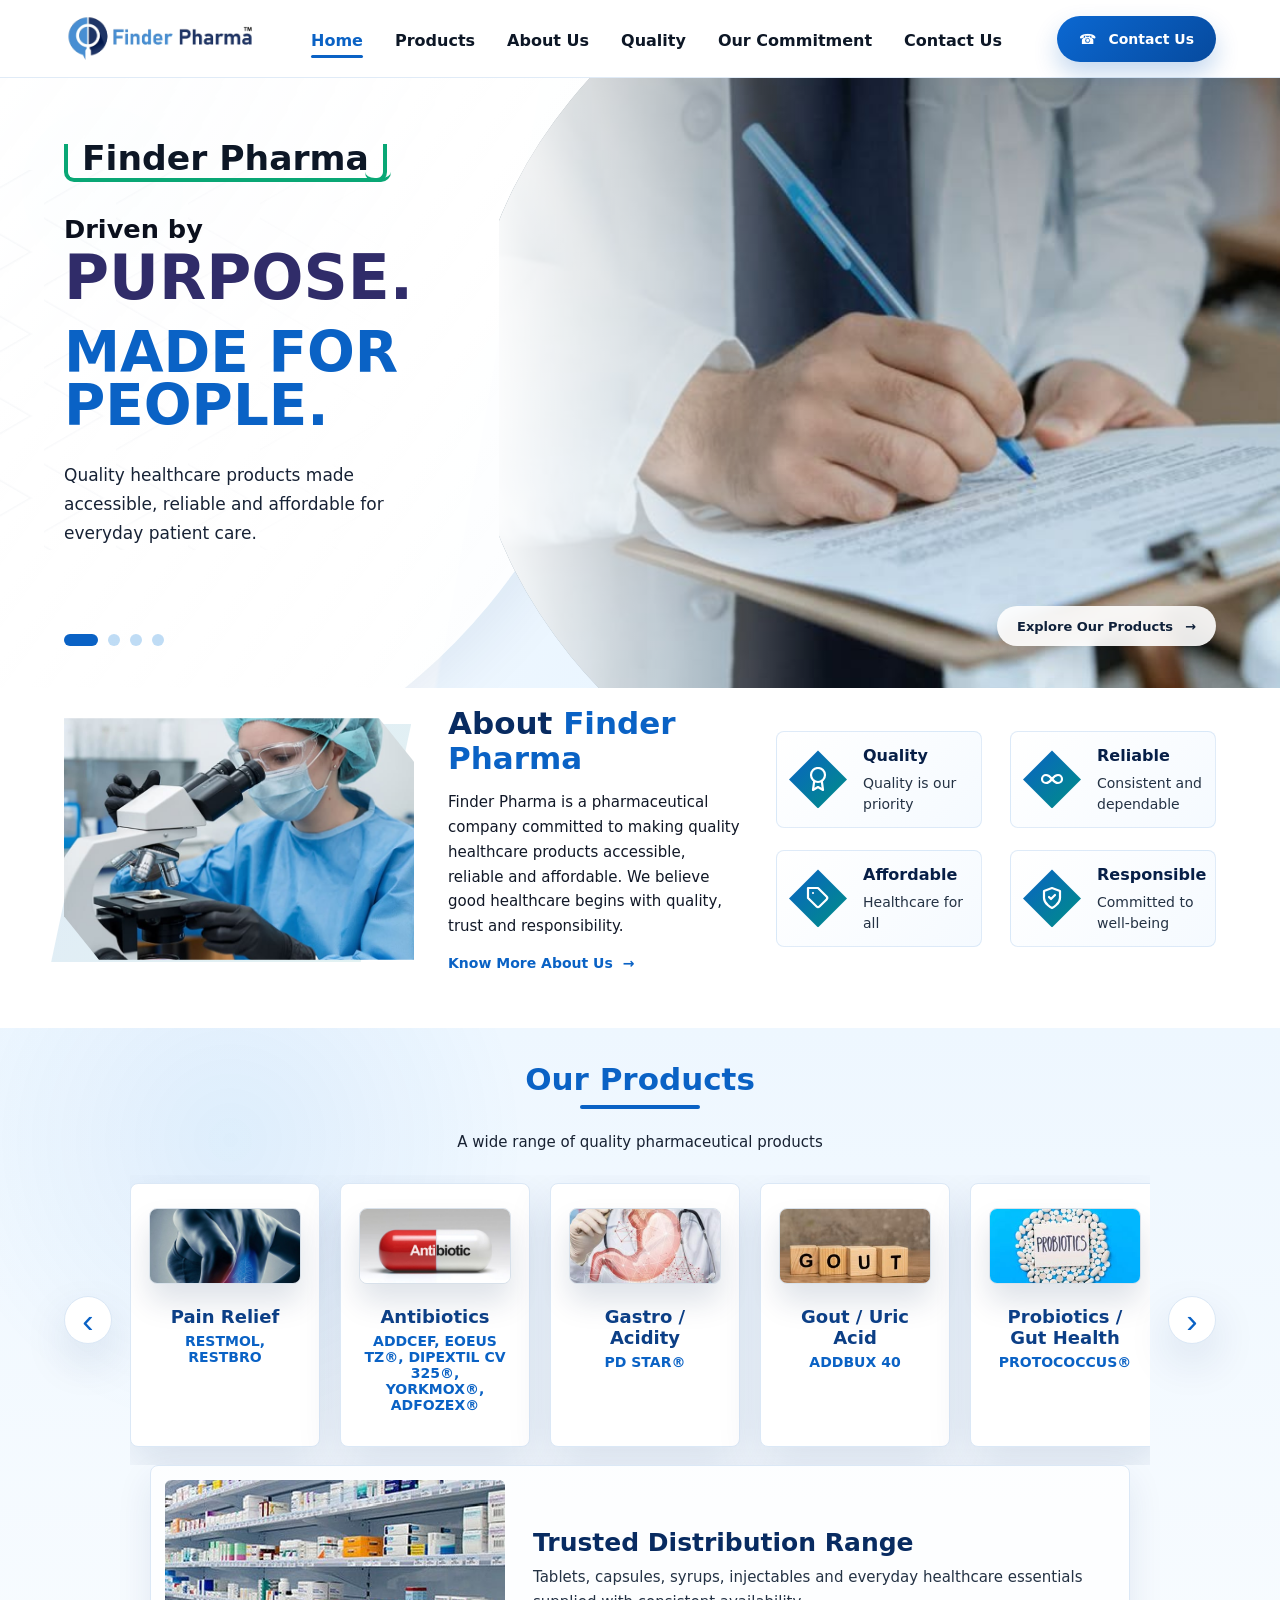
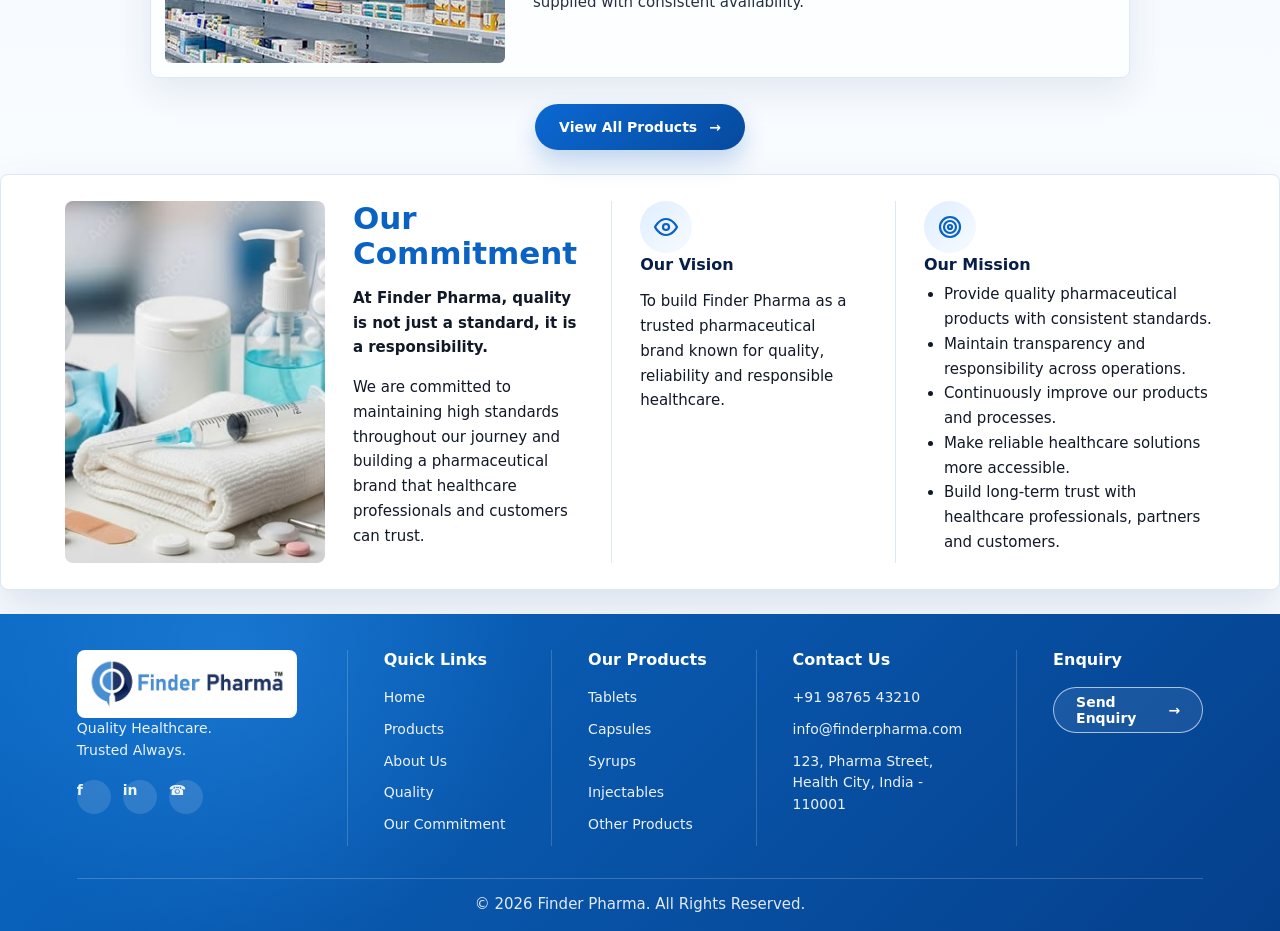
==== commit 4b7d37d9: "Exchange Products and About Us navigation positions" ====
--- a/index.html
+++ b/index.html
@@ -20,8 +20,8 @@
 
       <nav id="site-nav" class="site-nav" aria-label="Primary navigation">
         <a class="active" href="./index.html">Home</a>
+        <a href="./products.html">Products</a>
         <a href="./about.html">About Us</a>
-        <a href="./products.html">Products</a>
         <a href="./quality.html">Quality</a>
         <a href="./commitment.html">Our Commitment</a>
         <a href="./contact.html">Contact Us</a>
@@ -307,8 +307,8 @@
         <div>
           <h3>Quick Links</h3>
           <a href="./index.html">Home</a>
-          <a href="./about.html">About Us</a>
           <a href="./products.html">Products</a>
+        <a href="./about.html">About Us</a>
           <a href="./quality.html">Quality</a>
           <a href="./commitment.html">Our Commitment</a>
         </div>
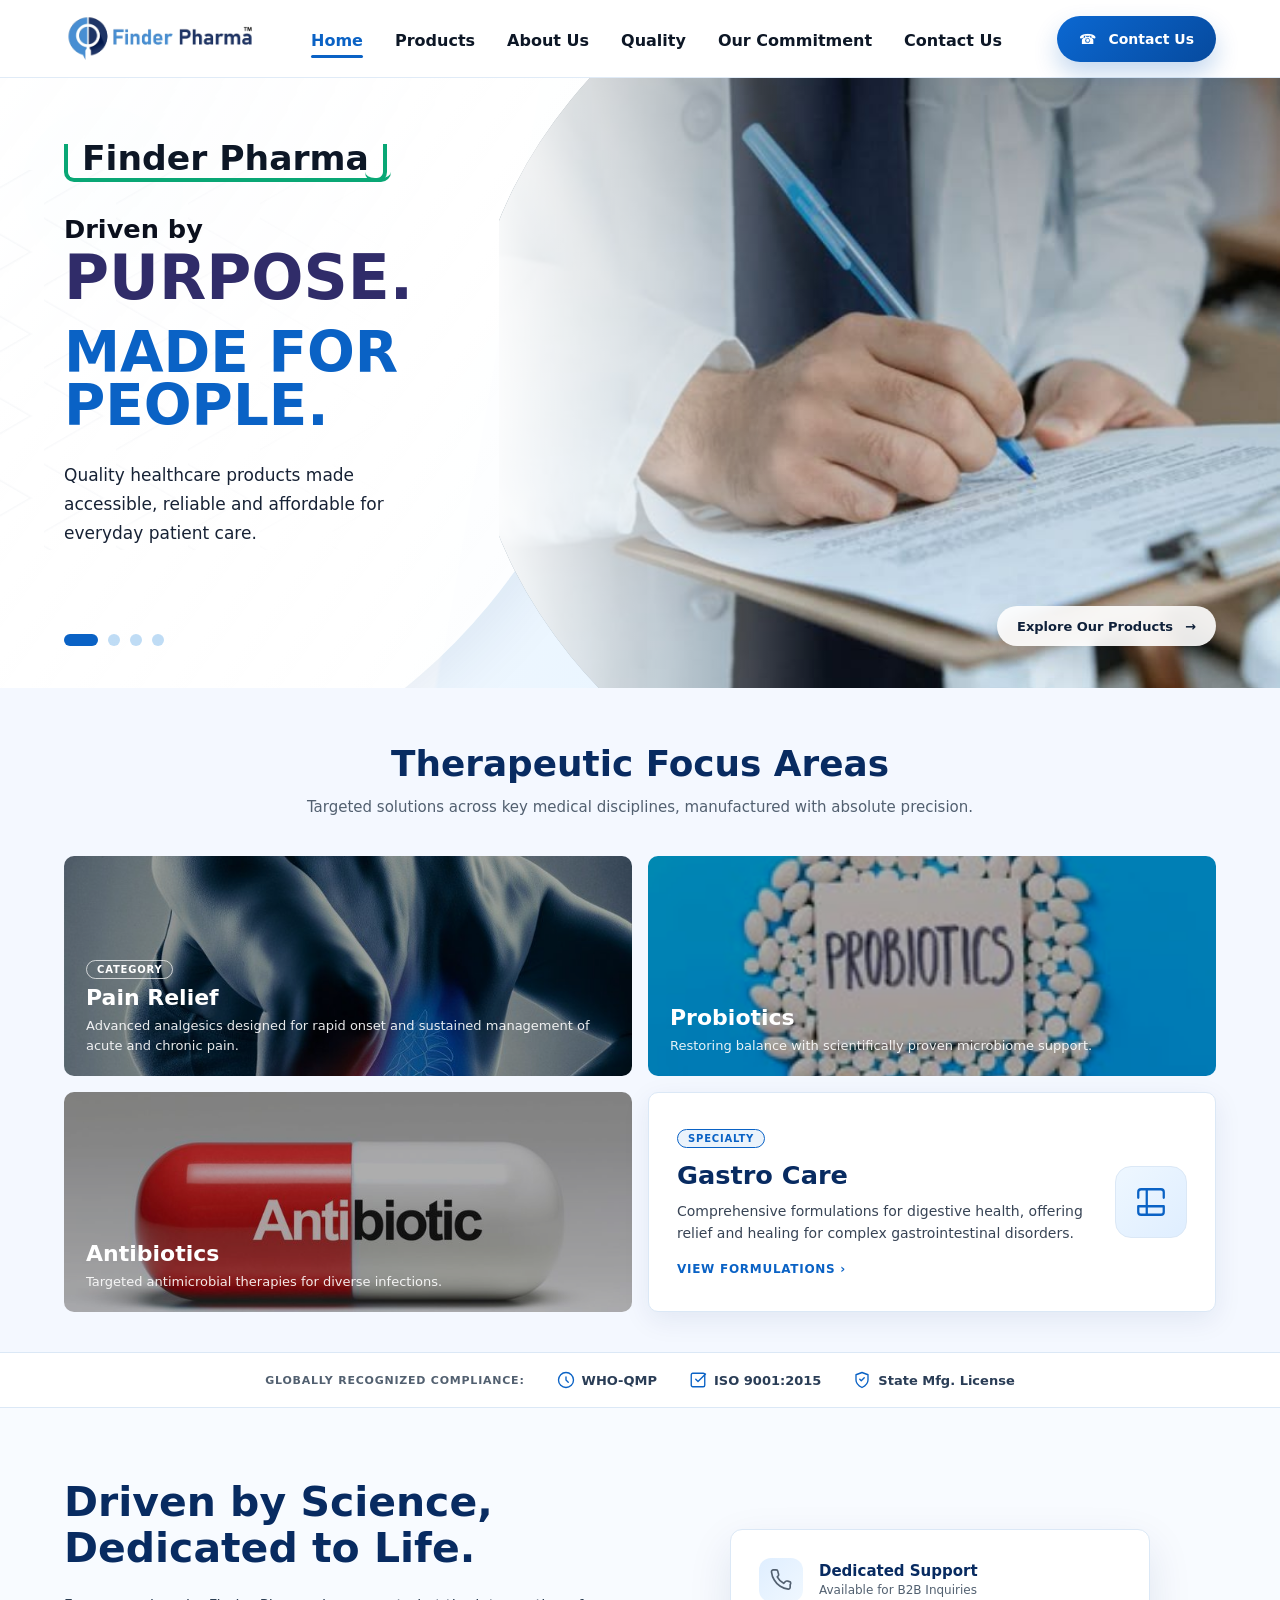
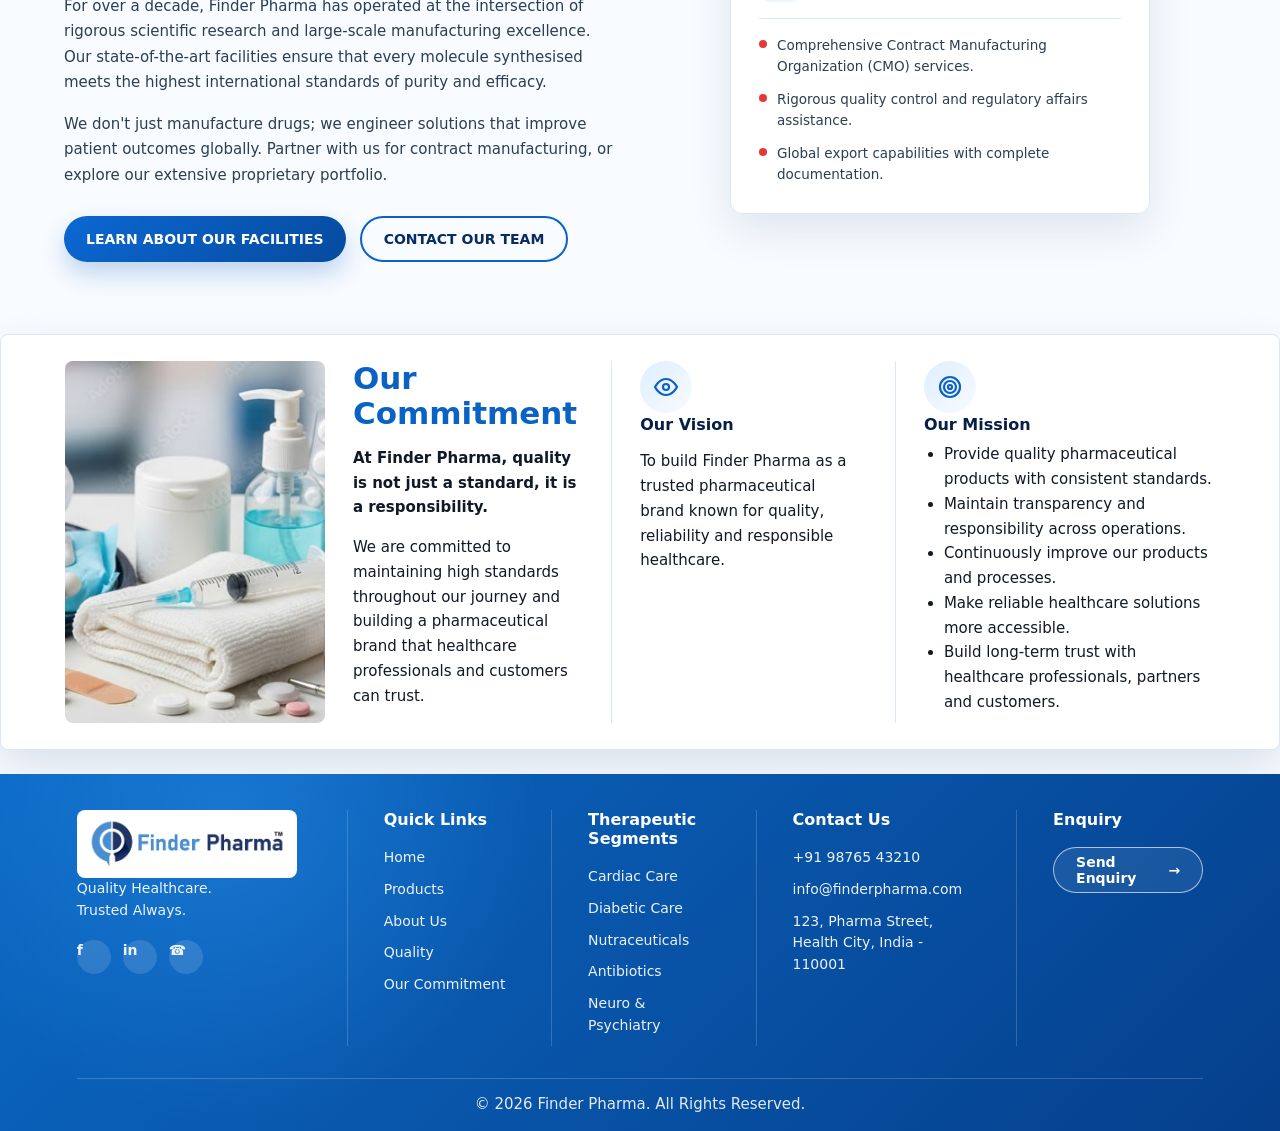
==== commit 37cccb5b: "Update home therapeutic focus areas & products portfolio directory with authentic formulations and c" ====
--- a/index.html
+++ b/index.html
@@ -119,118 +119,132 @@
         </div>
       </section>
 
-      <section id="about" class="about-section">
-        <figure class="photo-panel about-photo">
-          <img src="./assets/lab-microscope.jpg" alt="Healthcare professional checking samples with a microscope" />
-        </figure>
-
-        <div class="about-copy">
-          <h2>About <span>Finder Pharma</span></h2>
+      <!-- ── Therapeutic Focus Areas ── -->
+      <section class="focus-section" aria-label="Therapeutic Focus Areas">
+        <div class="focus-heading">
+          <h2>Therapeutic Focus Areas</h2>
+          <p>Targeted solutions across key medical disciplines, manufactured with absolute precision.</p>
+        </div>
+
+        <div class="focus-bento">
+          <!-- Pain Relief – large left card -->
+          <article class="focus-card focus-card--pain" tabindex="0" role="button"
+            data-category="Pain Relief" data-products="RESTMOL, RESTBRO" data-image="./assets/pain-relief-card.jpg">
+            <img src="./assets/pain-relief-card.jpg" alt="Pain relief medicines" />
+            <div class="focus-card-body">
+              <span class="focus-tag">CATEGORY</span>
+              <h3>Pain Relief</h3>
+              <p>Advanced analgesics designed for rapid onset and sustained management of acute and chronic pain.</p>
+            </div>
+          </article>
+
+          <!-- Probiotics – top right card -->
+          <article class="focus-card focus-card--probiotics" tabindex="0" role="button"
+            data-category="Probiotics / Gut Health" data-products="PROTOCOCCUS®" data-image="./assets/probiotics-card.jpg">
+            <img src="./assets/probiotics-card.jpg" alt="Probiotics and gut health" />
+            <div class="focus-card-body">
+              <h3>Probiotics</h3>
+              <p>Restoring balance with scientifically proven microbiome support.</p>
+            </div>
+          </article>
+
+          <!-- Antibiotics – bottom left card -->
+          <article class="focus-card focus-card--antibiotics" tabindex="0" role="button"
+            data-category="Antibiotics" data-products="ADDCEF, EOUS TZ®, DIPEXTIL CV 325®, YORKMOX®, ADFOZEX®" data-image="./assets/antibiotics-card.jpg">
+            <img src="./assets/antibiotics-card.jpg" alt="Antibiotic capsules" />
+            <div class="focus-card-body">
+              <h3>Antibiotics</h3>
+              <p>Targeted antimicrobial therapies for diverse infections.</p>
+            </div>
+          </article>
+
+          <!-- Gastro Care – featured panel -->
+          <article class="focus-card focus-card--gastro focus-featured" tabindex="0" role="button"
+            data-category="Gastro / Acidity" data-products="PD STAR®" data-image="./assets/gastro-card.jpg">
+            <div class="focus-featured-inner">
+              <div class="focus-featured-text">
+                <span class="focus-tag focus-tag--specialty">SPECIALTY</span>
+                <h3>Gastro Care</h3>
+                <p>Comprehensive formulations for digestive health, offering relief and healing for complex gastrointestinal disorders.</p>
+                <span class="focus-view-link">VIEW FORMULATIONS &rsaquo;</span>
+              </div>
+              <div class="focus-featured-icon" aria-hidden="true">
+                <svg viewBox="0 0 24 24" fill="none" stroke="currentColor" stroke-linecap="round" stroke-linejoin="round">
+                  <path d="M9 3H5a2 2 0 0 0-2 2v4m6-6h10a2 2 0 0 1 2 2v4M9 3v18m0 0h10a2 2 0 0 0 2-2v-4M9 21H5a2 2 0 0 1-2-2v-4m0 0h18"/>
+                </svg>
+              </div>
+            </div>
+          </article>
+        </div>
+      </section>
+
+      <!-- ── Compliance Bar ── -->
+      <div class="compliance-bar" aria-label="Certifications">
+        <span class="compliance-label">GLOBALLY RECOGNIZED COMPLIANCE:</span>
+        <span class="compliance-item">
+          <svg viewBox="0 0 24 24" fill="none" stroke="currentColor" stroke-linecap="round" stroke-linejoin="round" aria-hidden="true"><circle cx="12" cy="12" r="10"/><path d="M12 8v4l3 3"/></svg>
+          WHO-QMP
+        </span>
+        <span class="compliance-item">
+          <svg viewBox="0 0 24 24" fill="none" stroke="currentColor" stroke-linecap="round" stroke-linejoin="round" aria-hidden="true"><rect x="3" y="3" width="18" height="18" rx="2"/><polyline points="9 11 12 14 22 4"/></svg>
+          ISO 9001:2015
+        </span>
+        <span class="compliance-item">
+          <svg viewBox="0 0 24 24" fill="none" stroke="currentColor" stroke-linecap="round" stroke-linejoin="round" aria-hidden="true"><path d="M12 22s8-4 8-10V5l-8-3-8 3v7c0 6 8 10 8 10z"/><polyline points="9 11 11 13 15 9"/></svg>
+          State Mfg. License
+        </span>
+      </div>
+
+      <!-- ── About / Support Split ── -->
+      <section id="about" class="about-split-section">
+        <div class="about-split-copy">
+          <h2>Driven by Science,<br>Dedicated to Life.</h2>
           <p>
-            Finder Pharma is a pharmaceutical company committed to making
-            quality healthcare products accessible, reliable and affordable.
-            We believe good healthcare begins with quality, trust and
-            responsibility.
+            For over a decade, Finder Pharma has operated at the intersection of rigorous scientific research and large-scale manufacturing excellence. Our state-of-the-art facilities ensure that every molecule synthesised meets the highest international standards of purity and efficacy.
           </p>
-          <a class="text-link" href="./quality.html">Know More About Us <span aria-hidden="true">&rarr;</span></a>
-        </div>
-
-        <div id="quality" class="value-grid">
-          <article>
-            <span class="icon">
-              <svg viewBox="0 0 24 24" fill="none" stroke="currentColor" stroke-linecap="round" stroke-linejoin="round">
-                <circle cx="12" cy="8" r="7"></circle>
-                <polyline points="8.21 13.89 7 23 12 20 17 23 15.79 13.88"></polyline>
-              </svg>
-            </span>
-            <h3>Quality</h3>
-            <p>Quality is our priority</p>
-          </article>
-          <article>
-            <span class="icon">
-              <svg viewBox="0 0 24 24" fill="none" stroke="currentColor" stroke-linecap="round" stroke-linejoin="round">
-                <path d="M12 12c-2-2.67-4-4-6-4a4 4 0 1 0 0 8c2 0 4-1.33 6-4zm0 0c2 2.67 4 4 6 4a4 4 0 1 0 0-8c-2 0-4 1.33-6 4z"></path>
-              </svg>
-            </span>
-            <h3>Reliable</h3>
-            <p>Consistent and dependable</p>
-          </article>
-          <article>
-            <span class="icon">
-              <svg viewBox="0 0 24 24" fill="none" stroke="currentColor" stroke-linecap="round" stroke-linejoin="round">
-                <path d="M20.59 13.41l-7.17 7.17a2 2 0 0 1-2.83 0L2 12V2h10l8.59 8.59a2 2 0 0 1 0 2.82z"></path>
-                <line x1="7" y1="7" x2="7.01" y2="7"></line>
-              </svg>
-            </span>
-            <h3>Affordable</h3>
-            <p>Healthcare for all</p>
-          </article>
-          <article>
-            <span class="icon">
-              <svg viewBox="0 0 24 24" fill="none" stroke="currentColor" stroke-linecap="round" stroke-linejoin="round">
-                <path d="M12 22s8-4 8-10V5l-8-3-8 3v7c0 6 8 10 8 10z"></path>
-                <polyline points="9 11 11 13 15 9"></polyline>
-              </svg>
-            </span>
-            <h3>Responsible</h3>
-            <p>Committed to well-being</p>
-          </article>
-        </div>
-      </section>
-
-      <section id="products" class="products-section">
-        <div class="section-heading">
-          <h2>Our Products</h2>
-          <p>A wide range of quality pharmaceutical products</p>
-        </div>
-
-        <div class="carousel-shell">
-          <button class="carousel-control prev" type="button" aria-label="Previous products">&lsaquo;</button>
-          <div class="product-track" tabindex="0" aria-label="Product carousel">
-            <article class="product-card" tabindex="0" role="button" data-category="Pain Relief" data-products="RESTMOL, RESTBRO" data-image="./assets/pain-relief-card.jpg">
-              <img class="product-card-image" src="./assets/pain-relief-card.jpg" alt="Back pain relief illustration" />
-              <h3>Pain Relief</h3>
-              <p>RESTMOL, RESTBRO</p>
-            </article>
-            <article class="product-card" tabindex="0" role="button" data-category="Antibiotics" data-products="ADDCEF, EOEUS TZ®, DIPEXTIL CV 325®, YORKMOX®, ADFOZEX®" data-image="./assets/antibiotics-card.jpg">
-              <img class="product-card-image" src="./assets/antibiotics-card.jpg" alt="Antibiotic capsule" />
-              <h3>Antibiotics</h3>
-              <p>ADDCEF, EOEUS TZ®, DIPEXTIL CV 325®, YORKMOX®, ADFOZEX®</p>
-            </article>
-            <article class="product-card" tabindex="0" role="button" data-category="Gastro / Acidity" data-products="PD STAR®" data-image="./assets/gastro-card.jpg">
-              <img class="product-card-image" src="./assets/gastro-card.jpg" alt="Gastro care illustration" />
-              <h3>Gastro / Acidity</h3>
-              <p>PD STAR®</p>
-            </article>
-            <article class="product-card" tabindex="0" role="button" data-category="Gout / Uric Acid" data-products="ADDBUX 40" data-image="./assets/gout-card.jpg">
-              <img class="product-card-image" src="./assets/gout-card.jpg" alt="Gout care product illustration" />
-              <h3>Gout / Uric Acid</h3>
-              <p>ADDBUX 40</p>
-            </article>
-            <article class="product-card" tabindex="0" role="button" data-category="Probiotics / Gut Health" data-products="PROTOCOCCUS®" data-image="./assets/probiotics-card.jpg">
-              <img class="product-card-image" src="./assets/probiotics-card.jpg" alt="Probiotics and gut health illustration" />
-              <h3>Probiotics / Gut Health</h3>
-              <p>PROTOCOCCUS®</p>
-            </article>
-          </div>
-          <button class="carousel-control next" type="button" aria-label="Next products">&rsaquo;</button>
-        </div>
-
-        <div class="product-showcase">
-          <img src="./assets/pharmacy-display-racks.jpg" alt="Pharmacy shelves stocked with medicines" />
-          <div>
-            <h3>Trusted Distribution Range</h3>
-            <p>
-              Tablets, capsules, syrups, injectables and everyday healthcare
-              essentials supplied with consistent availability.
-            </p>
-          </div>
-        </div>
-
-        <a class="primary-button compact" href="./contact.html">
-          View All Products
-          <span aria-hidden="true">&rarr;</span>
-        </a>
+          <p>
+            We don't just manufacture drugs; we engineer solutions that improve patient outcomes globally. Partner with us for contract manufacturing, or explore our extensive proprietary portfolio.
+          </p>
+          <div class="about-split-actions">
+            <a class="primary-button" href="./about.html">LEARN ABOUT OUR FACILITIES</a>
+            <a class="primary-button about-outline-btn" href="./contact.html">CONTACT OUR TEAM</a>
+          </div>
+        </div>
+
+        <div class="support-card-wrap">
+          <div class="support-card">
+            <div class="support-card-header">
+              <span class="support-icon" aria-hidden="true">
+                <svg viewBox="0 0 24 24" fill="none" stroke="currentColor" stroke-linecap="round" stroke-linejoin="round">
+                  <path d="M22 16.92v3a2 2 0 0 1-2.18 2 19.79 19.79 0 0 1-8.63-3.07A19.5 19.5 0 0 1 4.69 12 19.79 19.79 0 0 1 1.65 3.36 2 2 0 0 1 3.62 1h3a2 2 0 0 1 2 1.72c.127.96.361 1.903.7 2.81a2 2 0 0 1-.45 2.11L7.91 8.59A16 16 0 0 0 14.9 15.6l1.95-1.95a2 2 0 0 1 2.11-.45c.907.339 1.85.573 2.81.7A2 2 0 0 1 22 16.92z"/>
+                </svg>
+              </span>
+              <div>
+                <strong>Dedicated Support</strong>
+                <span>Available for B2B Inquiries</span>
+              </div>
+            </div>
+            <hr class="support-divider" />
+            <ul class="support-list">
+              <li>
+                <span class="support-dot" aria-hidden="true"></span>
+                Comprehensive Contract Manufacturing Organization (CMO) services.
+              </li>
+              <li>
+                <span class="support-dot" aria-hidden="true"></span>
+                Rigorous quality control and regulatory affairs assistance.
+              </li>
+              <li>
+                <span class="support-dot" aria-hidden="true"></span>
+                Global export capabilities with complete documentation.
+              </li>
+            </ul>
+          </div>
+        </div>
+      </section>
+
+      <section id="products" class="products-section" style="display:none">
+        <!-- Hidden: products now shown in focus-bento above -->
       </section>
 
       <section id="commitment" class="commitment-section">
@@ -313,12 +327,12 @@
           <a href="./commitment.html">Our Commitment</a>
         </div>
         <div>
-          <h3>Our Products</h3>
-          <a href="./products.html">Tablets</a>
-          <a href="./products.html">Capsules</a>
-          <a href="./products.html">Syrups</a>
-          <a href="./products.html">Injectables</a>
-          <a href="./products.html">Other Products</a>
+          <h3>Therapeutic Segments</h3>
+          <a href="./products.html?category=Cardiac">Cardiac Care</a>
+          <a href="./products.html?category=Diabetic">Diabetic Care</a>
+          <a href="./products.html?category=Nutraceuticals">Nutraceuticals</a>
+          <a href="./products.html?category=Antibiotic">Antibiotics</a>
+          <a href="./products.html?category=Neuro%20and%20Psychiatry">Neuro & Psychiatry</a>
         </div>
         <div>
           <h3>Contact Us</h3>
--- a/styles.css
+++ b/styles.css
@@ -1148,8 +1148,9 @@
 
 @media (max-width: 1060px) {
   .site-header {
-    grid-template-columns: auto auto auto;
+    display: flex;
     justify-content: space-between;
+    align-items: center;
   }
 
   .site-nav {
@@ -1357,7 +1358,396 @@
   }
 }
 
+/* ══════════════════════════════════════════
+   Therapeutic Focus Areas – Bento Grid
+══════════════════════════════════════════ */
+.focus-section {
+  padding: 56px clamp(20px, 5vw, 76px) 40px;
+  background: #f4f8ff;
+}
+
+.focus-heading {
+  max-width: 820px;
+  margin: 0 auto 36px;
+  text-align: center;
+}
+
+.focus-heading h2 {
+  margin: 0 0 12px;
+  color: var(--blue-950);
+  font-size: clamp(26px, 2.8vw, 36px);
+  font-weight: 800;
+  line-height: 1.1;
+}
+
+.focus-heading p {
+  margin: 0;
+  color: var(--muted);
+  font-size: 15px;
+  line-height: 1.65;
+}
+
+/* Bento grid: 2 columns, 2 rows */
+.focus-bento {
+  display: grid;
+  grid-template-columns: 1fr 1fr;
+  grid-template-rows: auto auto;
+  gap: 16px;
+  max-width: 1280px;
+  margin: 0 auto;
+}
+
+/* Base card */
+.focus-card {
+  position: relative;
+  overflow: hidden;
+  border-radius: 10px;
+  cursor: pointer;
+  transition: transform 220ms ease, box-shadow 220ms ease;
+}
+
+.focus-card:hover,
+.focus-card:focus {
+  transform: translateY(-4px);
+  box-shadow: 0 24px 56px rgba(8, 43, 97, 0.18);
+  outline: none;
+}
+
+/* Image-backed cards */
+.focus-card:not(.focus-featured) img {
+  display: block;
+  width: 100%;
+  height: 220px;
+  object-fit: cover;
+  filter: brightness(0.68) saturate(1.1);
+  transition: filter 300ms ease, transform 300ms ease;
+}
+
+.focus-card:not(.focus-featured):hover img {
+  filter: brightness(0.56) saturate(1.2);
+  transform: scale(1.04);
+}
+
+/* Card body overlay */
+.focus-card-body {
+  position: absolute;
+  inset: 0;
+  display: flex;
+  flex-direction: column;
+  justify-content: flex-end;
+  padding: 20px 22px;
+  color: #fff;
+}
+
+.focus-card-body h3 {
+  margin: 6px 0 6px;
+  font-size: clamp(18px, 1.8vw, 22px);
+  font-weight: 800;
+  line-height: 1.15;
+}
+
+.focus-card-body p {
+  margin: 0;
+  font-size: 13px;
+  line-height: 1.55;
+  opacity: 0.9;
+}
+
+/* Tag pill */
+.focus-tag {
+  display: inline-block;
+  padding: 3px 10px;
+  font-size: 10px;
+  font-weight: 900;
+  letter-spacing: 0.08em;
+  text-transform: uppercase;
+  border: 1px solid rgba(255, 255, 255, 0.7);
+  border-radius: 999px;
+  color: #fff;
+  width: fit-content;
+}
+
+.focus-tag--specialty {
+  border-color: var(--blue-700);
+  color: var(--blue-700);
+  background: rgba(10, 98, 197, 0.08);
+}
+
+/* Featured (Gastro) card – no bg image, light panel style */
+.focus-featured {
+  background: #fff;
+  border: 1px solid var(--line);
+  box-shadow: 0 8px 28px rgba(8, 43, 97, 0.08);
+}
+
+.focus-featured-inner {
+  display: flex;
+  align-items: center;
+  gap: 24px;
+  padding: 32px 28px;
+  height: 100%;
+}
+
+.focus-featured-text {
+  flex: 1;
+  min-width: 0;
+}
+
+.focus-featured-text h3 {
+  margin: 12px 0 10px;
+  color: var(--blue-950);
+  font-size: clamp(20px, 2vw, 26px);
+  font-weight: 800;
+}
+
+.focus-featured-text p {
+  margin: 0 0 14px;
+  color: #384455;
+  font-size: 14px;
+  line-height: 1.6;
+}
+
+.focus-view-link {
+  display: inline-block;
+  color: var(--blue-700);
+  font-size: 12px;
+  font-weight: 900;
+  letter-spacing: 0.06em;
+  text-transform: uppercase;
+}
+
+.focus-featured-icon {
+  flex: 0 0 72px;
+  width: 72px;
+  height: 72px;
+  display: grid;
+  place-items: center;
+  background: linear-gradient(135deg, #eef7ff, #dfeeff);
+  border: 1px solid var(--line);
+  border-radius: 16px;
+  color: var(--blue-700);
+}
+
+.focus-featured-icon svg {
+  width: 34px;
+  height: 34px;
+  stroke-width: 1.6px;
+}
+
+/* ══════════════════════════════════════════
+   Compliance Bar
+══════════════════════════════════════════ */
+.compliance-bar {
+  display: flex;
+  flex-wrap: wrap;
+  align-items: center;
+  justify-content: center;
+  gap: 8px 32px;
+  padding: 18px clamp(20px, 5vw, 76px);
+  background: #fff;
+  border-top: 1px solid var(--line);
+  border-bottom: 1px solid var(--line);
+}
+
+.compliance-label {
+  color: var(--muted);
+  font-size: 11px;
+  font-weight: 700;
+  letter-spacing: 0.07em;
+  text-transform: uppercase;
+}
+
+.compliance-item {
+  display: inline-flex;
+  align-items: center;
+  gap: 7px;
+  color: #2a3d56;
+  font-size: 13px;
+  font-weight: 700;
+}
+
+.compliance-item svg {
+  width: 18px;
+  height: 18px;
+  stroke-width: 1.8px;
+  color: var(--blue-700);
+}
+
+/* ══════════════════════════════════════════
+   About Split Section
+══════════════════════════════════════════ */
+.about-split-section {
+  display: grid;
+  grid-template-columns: 1fr 1fr;
+  gap: 48px;
+  align-items: center;
+  max-width: 1280px;
+  margin: 0 auto;
+  padding: 72px clamp(20px, 5vw, 76px);
+}
+
+.about-split-copy h2 {
+  margin: 0 0 22px;
+  color: var(--blue-950);
+  font-size: clamp(28px, 3.2vw, 44px);
+  font-weight: 900;
+  line-height: 1.12;
+}
+
+.about-split-copy p {
+  margin: 0 0 16px;
+  color: #2c3e52;
+  font-size: 15px;
+  line-height: 1.7;
+  max-width: 560px;
+}
+
+.about-split-actions {
+  display: flex;
+  flex-wrap: wrap;
+  gap: 14px;
+  margin-top: 28px;
+}
+
+.about-outline-btn {
+  background: transparent;
+  color: var(--blue-950);
+  border: 2px solid var(--blue-700);
+  box-shadow: none;
+}
+
+.about-outline-btn:hover {
+  background: var(--blue-100);
+}
+
+/* Support Card */
+.support-card-wrap {
+  display: flex;
+  align-items: center;
+  justify-content: center;
+}
+
+.support-card {
+  width: 100%;
+  max-width: 420px;
+  padding: 28px;
+  background: #fff;
+  border: 1px solid var(--line);
+  border-radius: 12px;
+  box-shadow: 0 16px 44px rgba(8, 43, 97, 0.1);
+}
+
+.support-card-header {
+  display: flex;
+  align-items: center;
+  gap: 16px;
+  margin-bottom: 4px;
+}
+
+.support-icon {
+  display: grid;
+  place-items: center;
+  flex: 0 0 44px;
+  width: 44px;
+  height: 44px;
+  color: var(--blue-700);
+  background: linear-gradient(135deg, #dfeeff, #f0f8ff);
+  border-radius: 12px;
+}
+
+.support-icon svg {
+  width: 22px;
+  height: 22px;
+  stroke-width: 1.8px;
+}
+
+.support-card-header strong {
+  display: block;
+  color: var(--blue-950);
+  font-size: 15px;
+  font-weight: 800;
+}
+
+.support-card-header span {
+  color: var(--muted);
+  font-size: 12px;
+}
+
+.support-divider {
+  margin: 16px 0;
+  border: 0;
+  border-top: 1px solid var(--line);
+}
+
+.support-list {
+  display: grid;
+  gap: 12px;
+  margin: 0;
+  padding: 0;
+  list-style: none;
+}
+
+.support-list li {
+  display: flex;
+  align-items: flex-start;
+  gap: 10px;
+  color: #2c3e52;
+  font-size: 13.5px;
+  line-height: 1.55;
+}
+
+.support-dot {
+  flex: 0 0 8px;
+  width: 8px;
+  height: 8px;
+  margin-top: 5px;
+  background: #e53935;
+  border-radius: 50%;
+}
+
+/* ── Responsive ── */
+@media (max-width: 960px) {
+  .focus-bento {
+    grid-template-columns: 1fr;
+  }
+
+  .about-split-section {
+    grid-template-columns: 1fr;
+    gap: 36px;
+  }
+
+  .support-card {
+    max-width: 100%;
+  }
+}
+
+@media (max-width: 680px) {
+  .focus-card:not(.focus-featured) img {
+    height: 180px;
+  }
+
+  .focus-featured-inner {
+    flex-direction: column;
+    align-items: flex-start;
+    gap: 16px;
+  }
+
+  .compliance-bar {
+    gap: 12px 20px;
+  }
+
+  .about-split-actions {
+    flex-direction: column;
+  }
+
+  .about-split-actions .primary-button {
+    text-align: center;
+    justify-content: center;
+  }
+}
+
 /* Store Custom Colors & Theme */
+
 :root {
   --store-blue: #0c3f86;
   --store-blue-hover: #053f8c;
@@ -1576,18 +1966,11 @@
   
   .store-header .menu-toggle {
     display: grid;
-    order: 1;
     margin: 0;
   }
   
   .store-header .brand {
-    order: 2;
-    margin: 0 auto;
     width: 140px;
-  }
-  
-  .store-header .header-actions {
-    order: 3;
   }
   
   .store-header .account-pill {
